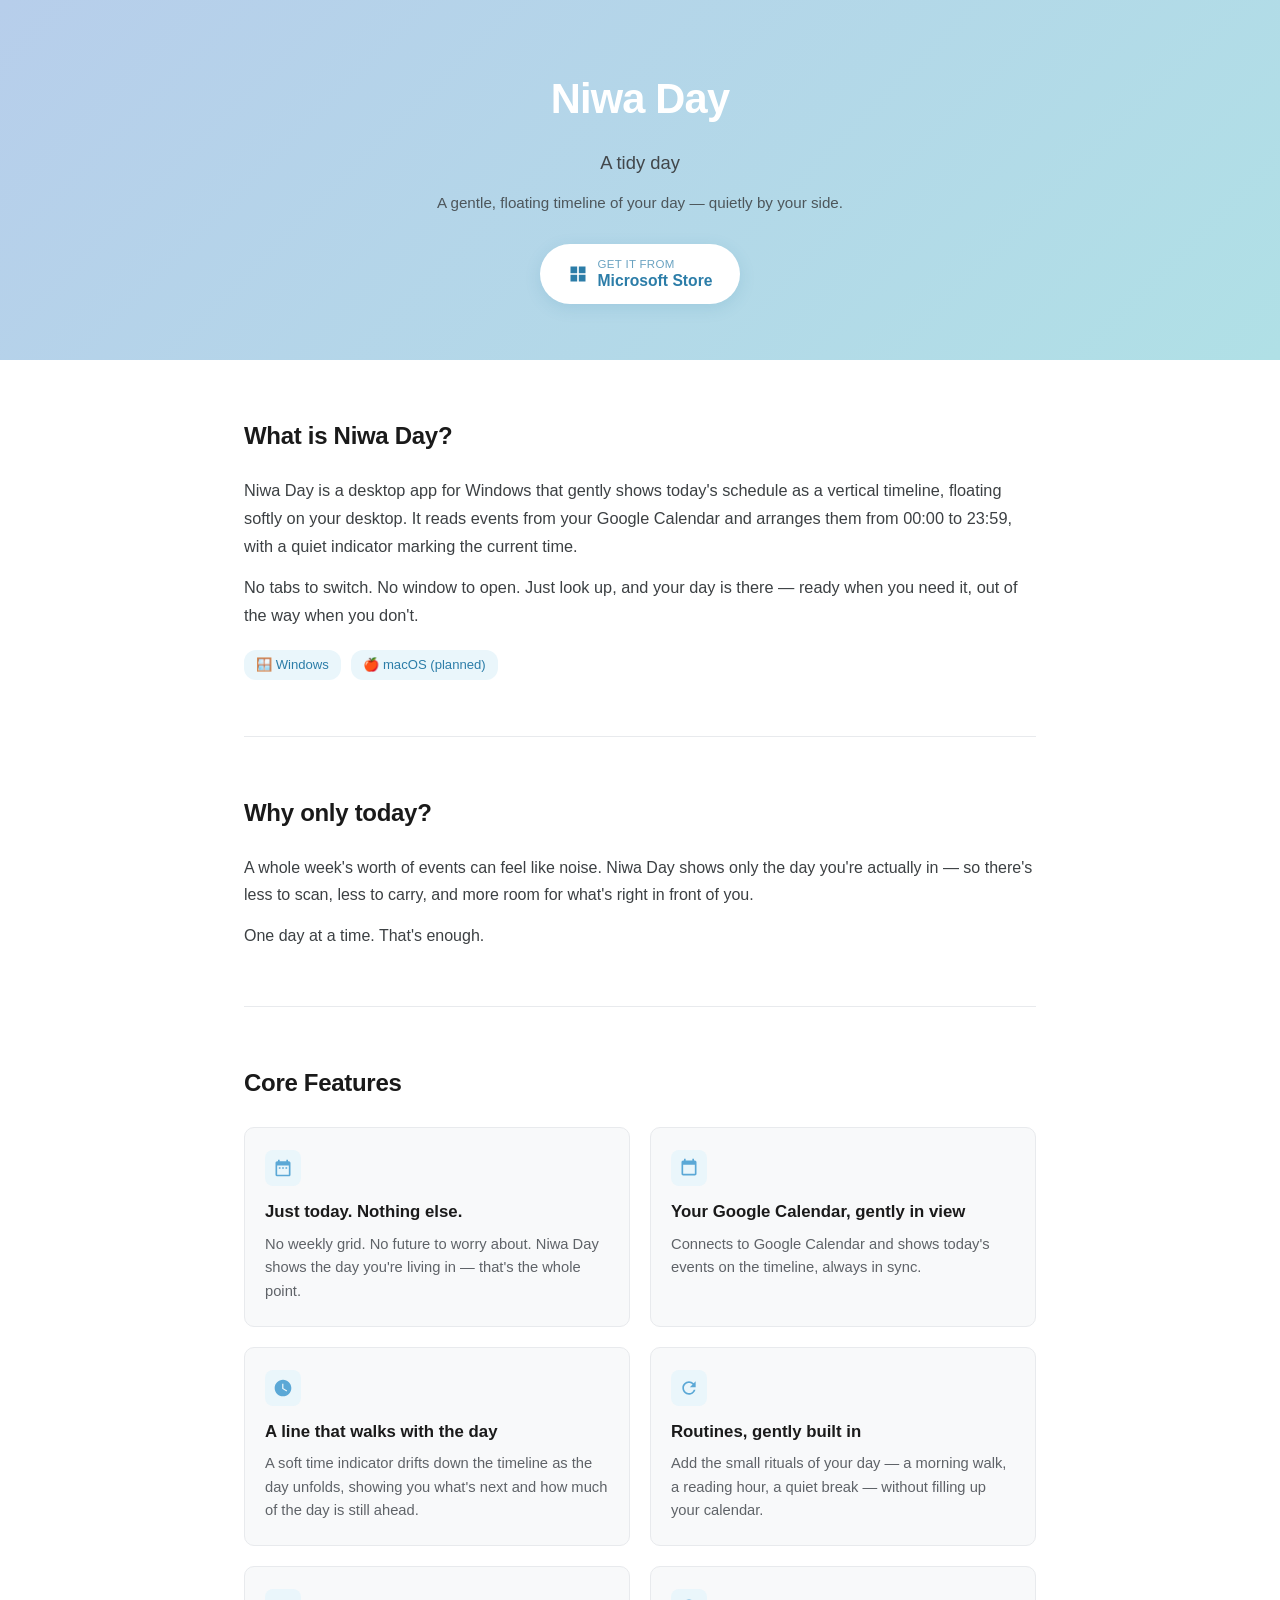
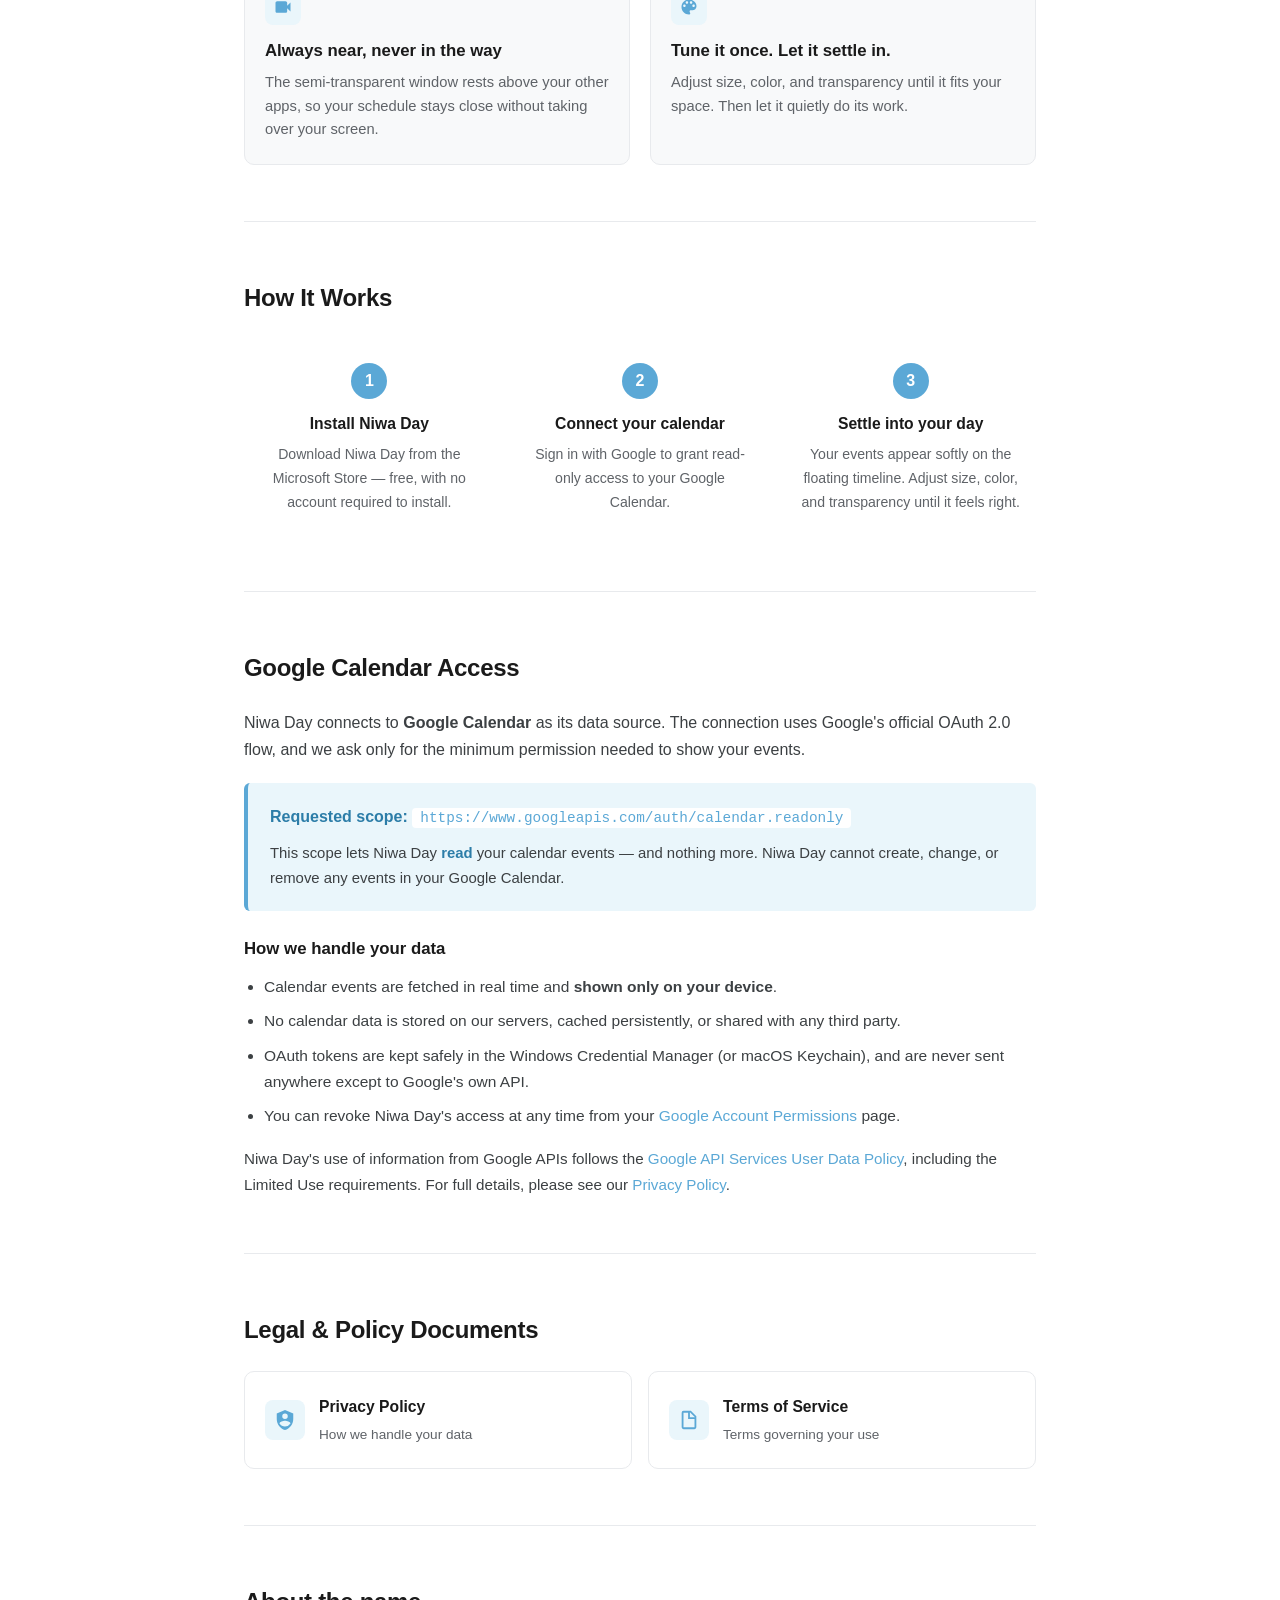
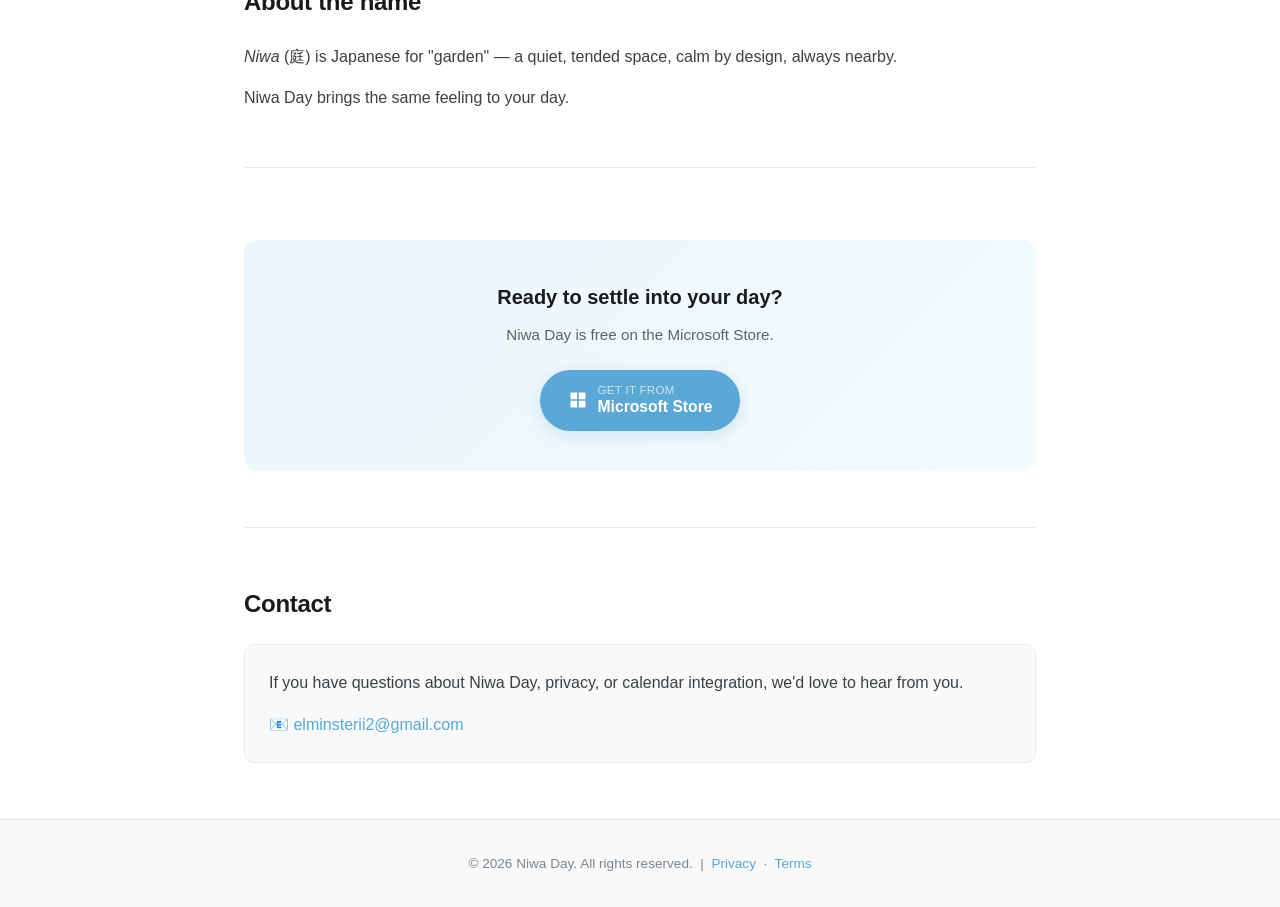
==== index.html @ b44bb8b3 "update for release." ====
<!DOCTYPE html>
<html lang="en">
<head>
  <meta charset="UTF-8" />
  <meta name="viewport" content="width=device-width, initial-scale=1.0" />
  <title>Niwa Day – A tidy day</title>
  <meta name="description" content="Niwa Day is a gentle Windows desktop app that displays your Google Calendar as a soft, floating timeline — today's schedule, quietly in view." />
  <style>
    * { box-sizing: border-box; margin: 0; padding: 0; }
    body {
      font-family: -apple-system, BlinkMacSystemFont, "Segoe UI", Roboto, Helvetica, Arial, sans-serif;
      color: #1a1a1a;
      background: #ffffff;
      line-height: 1.7;
    }

    /* Header / Hero */
    header {
      background: linear-gradient(135deg, #B7CEEB 0%, #B0E0E6 100%);
      color: #fff;
      padding: 64px 24px 56px;
      text-align: center;
    }
    header h1 {
      font-size: 2.6rem;
      letter-spacing: -0.8px;
      margin-bottom: 12px;
    }
    header .tagline {
      font-size: 1.15rem;
      opacity: 0.95;
      margin-bottom: 8px;
    }
    header .subtitle {
      font-size: 0.95rem;
      opacity: 0.85;
      max-width: 560px;
      margin: 12px auto 0;
    }
    header .platforms { margin-top: 14px; }

    /* Download button (hero) */
    .download-cta {
      display: inline-flex;
      align-items: center;
      gap: 10px;
      background: #ffffff;
      color: #2C7DA8;
      padding: 14px 28px;
      border-radius: 999px;
      text-decoration: none;
      font-weight: 600;
      font-size: 1rem;
      margin-top: 28px;
      box-shadow: 0 4px 16px rgba(44,125,168,0.15);
      transition: transform 0.2s ease, box-shadow 0.2s ease;
    }
    .download-cta:hover {
      transform: translateY(-2px);
      box-shadow: 0 8px 24px rgba(44,125,168,0.22);
    }
    .download-cta svg {
      width: 20px;
      height: 20px;
      fill: #2C7DA8;
    }
    .download-cta .meta {
      display: flex;
      flex-direction: column;
      line-height: 1.2;
      text-align: left;
    }
    .download-cta .meta small {
      font-size: 0.72rem;
      font-weight: 500;
      opacity: 0.7;
      letter-spacing: 0.3px;
    }
    .download-cta .meta strong {
      font-size: 0.98rem;
      font-weight: 600;
    }

    /* Secondary CTA section */
    .final-cta {
      text-align: center;
      background: linear-gradient(135deg, #EAF6FB 0%, #F4FBFD 100%);
      border-radius: 14px;
      padding: 40px 24px;
      margin-top: 16px;
    }
    .final-cta h3 {
      font-size: 1.25rem;
      margin-bottom: 8px;
      color: #1a1a1a;
    }
    .final-cta p {
      font-size: 0.95rem;
      color: #5f6368;
      margin-bottom: 22px;
    }
    .final-cta .download-cta {
      background: #5BA8D6;
      color: #ffffff;
      margin-top: 0;
      box-shadow: 0 4px 16px rgba(91,168,214,0.25);
    }
    .final-cta .download-cta svg { fill: #ffffff; }
    .final-cta .download-cta:hover {
      box-shadow: 0 8px 24px rgba(91,168,214,0.35);
    }
    /* Main */
    main {
      max-width: 840px;
      margin: 0 auto;
      padding: 0 24px;
    }

    section {
      padding: 56px 0;
      border-bottom: 1px solid #e8eaed;
    }
    section:last-of-type { border-bottom: none; }

    h2 {
      font-size: 1.5rem;
      color: #1a1a1a;
      margin-bottom: 20px;
      letter-spacing: -0.3px;
    }
    h3 {
      font-size: 1.05rem;
      color: #1a1a1a;
      margin-bottom: 6px;
      font-weight: 600;
    }
    p {
      font-size: 1rem;
      color: #3c4043;
      margin-bottom: 14px;
    }
    p:last-child { margin-bottom: 0; }

    /* About */
    .about-text {
      font-size: 1.02rem;
      color: #3c4043;
    }

    /* Feature grid */
    .feature-grid {
      display: grid;
      grid-template-columns: 1fr 1fr;
      gap: 20px;
      margin-top: 24px;
    }
    @media (max-width: 600px) {
      .feature-grid { grid-template-columns: 1fr; }
    }
    .feature {
      background: #f8f9fa;
      border: 1px solid #e8eaed;
      border-radius: 10px;
      padding: 22px 20px;
    }
    .feature-icon {
      width: 36px;
      height: 36px;
      background: #EAF6FB;
      border-radius: 8px;
      display: flex;
      align-items: center;
      justify-content: center;
      margin-bottom: 12px;
    }
    .feature-icon svg {
      width: 20px;
      height: 20px;
      fill: #5BA8D6;
    }
    .feature p {
      font-size: 0.92rem;
      color: #5f6368;
      line-height: 1.6;
      margin-bottom: 0;
    }

    /* OAuth section */
    .oauth-box {
      background: #EAF6FB;
      border-left: 4px solid #5BA8D6;
      padding: 20px 22px;
      border-radius: 6px;
      margin: 20px 0;
    }
    .oauth-box strong { color: #2C7DA8; }
    .oauth-box code {
      background: #fff;
      padding: 2px 8px;
      border-radius: 4px;
      font-size: 0.9rem;
      color: #5BA8D6;
      font-family: Consolas, Monaco, monospace;
    }
    .oauth-list {
      padding-left: 20px;
      margin-top: 10px;
    }
    .oauth-list li {
      font-size: 0.97rem;
      color: #3c4043;
      margin-bottom: 8px;
    }
    .oauth-list li a { color: #5BA8D6; text-decoration: none; }
    .oauth-list li a:hover { text-decoration: underline; }

    /* How it works */
    .steps {
      display: grid;
      grid-template-columns: 1fr 1fr 1fr;
      gap: 20px;
      margin-top: 24px;
    }
    @media (max-width: 600px) {
      .steps { grid-template-columns: 1fr; }
    }
    .step {
      text-align: center;
      padding: 20px 16px;
    }
    .step-num {
      display: inline-flex;
      width: 36px;
      height: 36px;
      background: #5BA8D6;
      color: #fff;
      border-radius: 50%;
      align-items: center;
      justify-content: center;
      font-weight: 600;
      margin-bottom: 12px;
    }
    .step h3 { font-size: 0.98rem; margin-bottom: 6px; }
    .step p { font-size: 0.88rem; color: #5f6368; }

    /* Legal cards */
    .legal-grid {
      display: grid;
      grid-template-columns: 1fr 1fr;
      gap: 16px;
      margin-top: 20px;
    }
    @media (max-width: 480px) {
      .legal-grid { grid-template-columns: 1fr; }
    }
    .legal-card {
      background: #fff;
      border: 1px solid #e8eaed;
      border-radius: 10px;
      padding: 22px 20px;
      text-decoration: none;
      color: inherit;
      transition: box-shadow 0.15s, border-color 0.15s;
      display: flex;
      align-items: center;
      gap: 14px;
    }
    .legal-card:hover {
      box-shadow: 0 4px 16px rgba(91,168,214,0.12);
      border-color: #5BA8D6;
    }
    .legal-icon {
      width: 40px;
      height: 40px;
      background: #EAF6FB;
      border-radius: 8px;
      display: flex;
      align-items: center;
      justify-content: center;
      flex-shrink: 0;
    }
    .legal-icon svg { width: 22px; height: 22px; fill: #5BA8D6; }
    .legal-text .title {
      font-size: 0.98rem;
      font-weight: 600;
      margin-bottom: 2px;
      color: #1a1a1a;
    }
    .legal-text .desc {
      font-size: 0.85rem;
      color: #5f6368;
    }

    /* Contact */
    .contact-box {
      background: #f8f9fa;
      border: 1px solid #e8eaed;
      border-radius: 10px;
      padding: 24px;
      margin-top: 16px;
    }
    .contact-box a {
      color: #5BA8D6;
      text-decoration: none;
      font-weight: 500;
    }
    .contact-box a:hover { text-decoration: underline; }

    /* Platform badges */
    .platform {
      display: inline-block;
      background: #EAF6FB;
      color: #2C7DA8;
      padding: 4px 12px;
      border-radius: 12px;
      font-size: 0.82rem;
      margin-right: 6px;
      margin-top: 4px;
      font-weight: 500;
    }

    /* Footer */
    footer {
      text-align: center;
      font-size: 0.85rem;
      color: #80868b;
      padding: 32px 24px;
      border-top: 1px solid #e8eaed;
      background: #f8f9fa;
    }
    footer a {
      color: #5BA8D6;
      text-decoration: none;
    }
    footer a:hover { text-decoration: underline; }
  </style>
</head>
<body>

<header>
  <h1>Niwa Day</h1>
  <p class="tagline">A tidy day</p>
  <p class="subtitle">A gentle, floating timeline of your day — quietly by your side.</p>

  <a class="download-cta" href="https://apps.microsoft.com/detail/9p0dnstkknp7" target="_blank" rel="noopener">
    <svg viewBox="0 0 24 24" xmlns="http://www.w3.org/2000/svg"><path d="M3 3h8v8H3V3zm10 0h8v8h-8V3zM3 13h8v8H3v-8zm10 0h8v8h-8v-8z"/></svg>
    <span class="meta">
      <small>GET IT FROM</small>
      <strong>Microsoft Store</strong>
    </span>
  </a>
</header>

<main>

  <!-- About -->
  <section>
    <h2>What is Niwa Day?</h2>
    <p class="about-text">Niwa Day is a desktop app for Windows that gently shows today's schedule as a vertical timeline, floating softly on your desktop. It reads events from your Google Calendar and arranges them from 00:00 to 23:59, with a quiet indicator marking the current time.</p>
    <p class="about-text">No tabs to switch. No window to open. Just look up, and your day is there — ready when you need it, out of the way when you don't.</p>
    <div style="margin-top:16px;">
      <span class="platform">🪟 Windows</span>
      <span class="platform">🍎 macOS (planned)</span>
    </div>
  </section>

  <!-- Why only today -->
  <section>
    <h2>Why only today?</h2>
    <p>A whole week's worth of events can feel like noise. Niwa Day shows only the day you're actually in — so there's less to scan, less to carry, and more room for what's right in front of you.</p>
    <p>One day at a time. That's enough.</p>
  </section>

  <!-- Features -->
  <section>
    <h2>Core Features</h2>
    <div class="feature-grid">

      <div class="feature">
        <div class="feature-icon">
          <svg viewBox="0 0 24 24"><path d="M9 11H7v2h2v-2zm4 0h-2v2h2v-2zm4 0h-2v2h2v-2zm2-7h-1V2h-2v2H8V2H6v2H5c-1.11 0-1.99.9-1.99 2L3 20a2 2 0 0 0 2 2h14c1.1 0 2-.9 2-2V6c0-1.1-.9-2-2-2zm0 16H5V9h14v11z"/></svg>
        </div>
        <h3>Just today. Nothing else.</h3>
        <p>No weekly grid. No future to worry about. Niwa Day shows the day you're living in — that's the whole point.</p>
      </div>

      <div class="feature">
        <div class="feature-icon">
          <svg viewBox="0 0 24 24"><path d="M19 3h-1V1h-2v2H8V1H6v2H5c-1.11 0-2 .9-2 2v14c0 1.1.89 2 2 2h14c1.1 0 2-.9 2-2V5c0-1.1-.9-2-2-2zm0 16H5V8h14v11z"/></svg>
        </div>
        <h3>Your Google Calendar, gently in view</h3>
        <p>Connects to Google Calendar and shows today's events on the timeline, always in sync.</p>
      </div>

      <div class="feature">
        <div class="feature-icon">
          <svg viewBox="0 0 24 24"><path d="M12 2C6.48 2 2 6.48 2 12s4.48 10 10 10 10-4.48 10-10S17.52 2 12 2zm4.2 14.2L11 13V7h1.5v5.2l4.5 2.7-.8 1.3z"/></svg>
        </div>
        <h3>A line that walks with the day</h3>
        <p>A soft time indicator drifts down the timeline as the day unfolds, showing you what's next and how much of the day is still ahead.</p>
      </div>

      <div class="feature">
        <div class="feature-icon">
          <svg viewBox="0 0 24 24"><path d="M17.65 6.35A7.958 7.958 0 0 0 12 4c-4.42 0-7.99 3.58-7.99 8s3.57 8 7.99 8c3.73 0 6.84-2.55 7.73-6h-2.08A5.99 5.99 0 0 1 12 18c-3.31 0-6-2.69-6-6s2.69-6 6-6c1.66 0 3.14.69 4.22 1.78L13 11h7V4l-2.35 2.35z"/></svg>
        </div>
        <h3>Routines, gently built in</h3>
        <p>Add the small rituals of your day — a morning walk, a reading hour, a quiet break — without filling up your calendar.</p>
      </div>

      <div class="feature">
        <div class="feature-icon">
          <svg viewBox="0 0 24 24"><path d="M21 6.5l-4 4V7c0-1.1-.9-2-2-2H5c-1.1 0-2 .9-2 2v10c0 1.1.9 2 2 2h10c1.1 0 2-.9 2-2v-3.5l4 4v-11z"/></svg>
        </div>
        <h3>Always near, never in the way</h3>
        <p>The semi-transparent window rests above your other apps, so your schedule stays close without taking over your screen.</p>
      </div>

      <div class="feature">
        <div class="feature-icon">
          <svg viewBox="0 0 24 24"><path d="M12 3c-4.97 0-9 4.03-9 9s4.03 9 9 9c.83 0 1.5-.67 1.5-1.5 0-.39-.15-.74-.39-1.01-.23-.26-.38-.61-.38-.99 0-.83.67-1.5 1.5-1.5H16c2.76 0 5-2.24 5-5 0-4.42-4.03-8-9-8zm-5.5 9c-.83 0-1.5-.67-1.5-1.5S5.67 9 6.5 9 8 9.67 8 10.5 7.33 12 6.5 12zm3-4C8.67 8 8 7.33 8 6.5S8.67 5 9.5 5s1.5.67 1.5 1.5S10.33 8 9.5 8zm5 0c-.83 0-1.5-.67-1.5-1.5S13.67 5 14.5 5s1.5.67 1.5 1.5S15.33 8 14.5 8zm3 4c-.83 0-1.5-.67-1.5-1.5S16.67 9 17.5 9s1.5.67 1.5 1.5-.67 1.5-1.5 1.5z"/></svg>
        </div>
        <h3>Tune it once. Let it settle in.</h3>
        <p>Adjust size, color, and transparency until it fits your space. Then let it quietly do its work.</p>
      </div>

    </div>
  </section>

  <!-- How it works -->
  <section>
    <h2>How It Works</h2>
    <div class="steps">
      <div class="step">
        <div class="step-num">1</div>
        <h3>Install Niwa Day</h3>
        <p>Download Niwa Day from the Microsoft Store — free, with no account required to install.</p>
      </div>
      <div class="step">
        <div class="step-num">2</div>
        <h3>Connect your calendar</h3>
        <p>Sign in with Google to grant read-only access to your Google Calendar.</p>
      </div>
      <div class="step">
        <div class="step-num">3</div>
        <h3>Settle into your day</h3>
        <p>Your events appear softly on the floating timeline. Adjust size, color, and transparency until it feels right.</p>
      </div>
    </div>
  </section>

  <!-- Google OAuth Scope Usage -->
  <section>
    <h2>Google Calendar Access</h2>
    <p>Niwa Day connects to <strong>Google Calendar</strong> as its data source. The connection uses Google's official OAuth 2.0 flow, and we ask only for the minimum permission needed to show your events.</p>

    <div class="oauth-box">
      <p style="margin-bottom:10px;"><strong>Requested scope:</strong> <code>https://www.googleapis.com/auth/calendar.readonly</code></p>
      <p style="font-size:0.93rem; color:#3c4043; margin-bottom:0;">This scope lets Niwa Day <strong>read</strong> your calendar events — and nothing more. Niwa Day cannot create, change, or remove any events in your Google Calendar.</p>
    </div>

    <h3 style="margin-top:24px;">How we handle your data</h3>
    <ul class="oauth-list">
      <li>Calendar events are fetched in real time and <strong>shown only on your device</strong>.</li>
      <li>No calendar data is stored on our servers, cached persistently, or shared with any third party.</li>
      <li>OAuth tokens are kept safely in the Windows Credential Manager (or macOS Keychain), and are never sent anywhere except to Google's own API.</li>
      <li>You can revoke Niwa Day's access at any time from your <a href="https://myaccount.google.com/permissions" target="_blank">Google Account Permissions</a> page.</li>
    </ul>

    <p style="margin-top:16px; font-size:0.95rem;">Niwa Day's use of information from Google APIs follows the <a href="https://developers.google.com/terms/api-services-user-data-policy" target="_blank" style="color:#5BA8D6; text-decoration:none;">Google API Services User Data Policy</a>, including the Limited Use requirements. For full details, please see our <a href="privacy-policy.html" style="color:#5BA8D6; text-decoration:none;">Privacy Policy</a>.</p>
  </section>

  <!-- Legal -->
  <section>
    <h2>Legal &amp; Policy Documents</h2>
    <div class="legal-grid">
      <a class="legal-card" href="privacy-policy.html">
        <div class="legal-icon">
          <svg viewBox="0 0 24 24"><path d="M12 1L3 5v6c0 5.55 3.84 10.74 9 12 5.16-1.26 9-6.45 9-12V5l-9-4zm0 4a3 3 0 1 1 0 6 3 3 0 0 1 0-6zm0 14c-2.5 0-4.71-1.28-6-3.22.03-1.99 4-3.08 6-3.08s5.97 1.09 6 3.08A7.232 7.232 0 0 1 12 19z"/></svg>
        </div>
        <div class="legal-text">
          <div class="title">Privacy Policy</div>
          <div class="desc">How we handle your data</div>
        </div>
      </a>

      <a class="legal-card" href="terms-of-service.html">
        <div class="legal-icon">
          <svg viewBox="0 0 24 24"><path d="M14 2H6a2 2 0 0 0-2 2v16a2 2 0 0 0 2 2h12a2 2 0 0 0 2-2V8l-6-6zm-1 1.5L18.5 9H13V3.5zM6 20V4h5v7h7v9H6z"/></svg>
        </div>
        <div class="legal-text">
          <div class="title">Terms of Service</div>
          <div class="desc">Terms governing your use</div>
        </div>
      </a>
    </div>
  </section>

  <!-- About the name -->
  <section>
    <h2>About the name</h2>
    <p><em>Niwa</em> (庭) is Japanese for "garden" — a quiet, tended space, calm by design, always nearby.</p>
    <p>Niwa Day brings the same feeling to your day.</p>
  </section>

  <!-- Final CTA -->
  <section>
    <div class="final-cta">
      <h3>Ready to settle into your day?</h3>
      <p>Niwa Day is free on the Microsoft Store.</p>
      <a class="download-cta" href="https://apps.microsoft.com/detail/9p0dnstkknp7" target="_blank" rel="noopener">
        <svg viewBox="0 0 24 24" xmlns="http://www.w3.org/2000/svg"><path d="M3 3h8v8H3V3zm10 0h8v8h-8V3zM3 13h8v8H3v-8zm10 0h8v8h-8v-8z"/></svg>
        <span class="meta">
          <small>GET IT FROM</small>
          <strong>Microsoft Store</strong>
        </span>
      </a>
    </div>
  </section>

  <!-- Contact -->
  <section>
    <h2>Contact</h2>
    <div class="contact-box">
      <p>If you have questions about Niwa Day, privacy, or calendar integration, we'd love to hear from you.</p>
      <p style="margin-top:8px;">📧 <a href="mailto:elminsterii2@gmail.com">elminsterii2@gmail.com</a></p>
    </div>
  </section>

</main>

<footer>
  &copy; 2026 Niwa Day. All rights reserved. &nbsp;|&nbsp;
  <a href="privacy-policy.html">Privacy</a> &nbsp;·&nbsp;
  <a href="terms-of-service.html">Terms</a>
</footer>

</body>
</html>
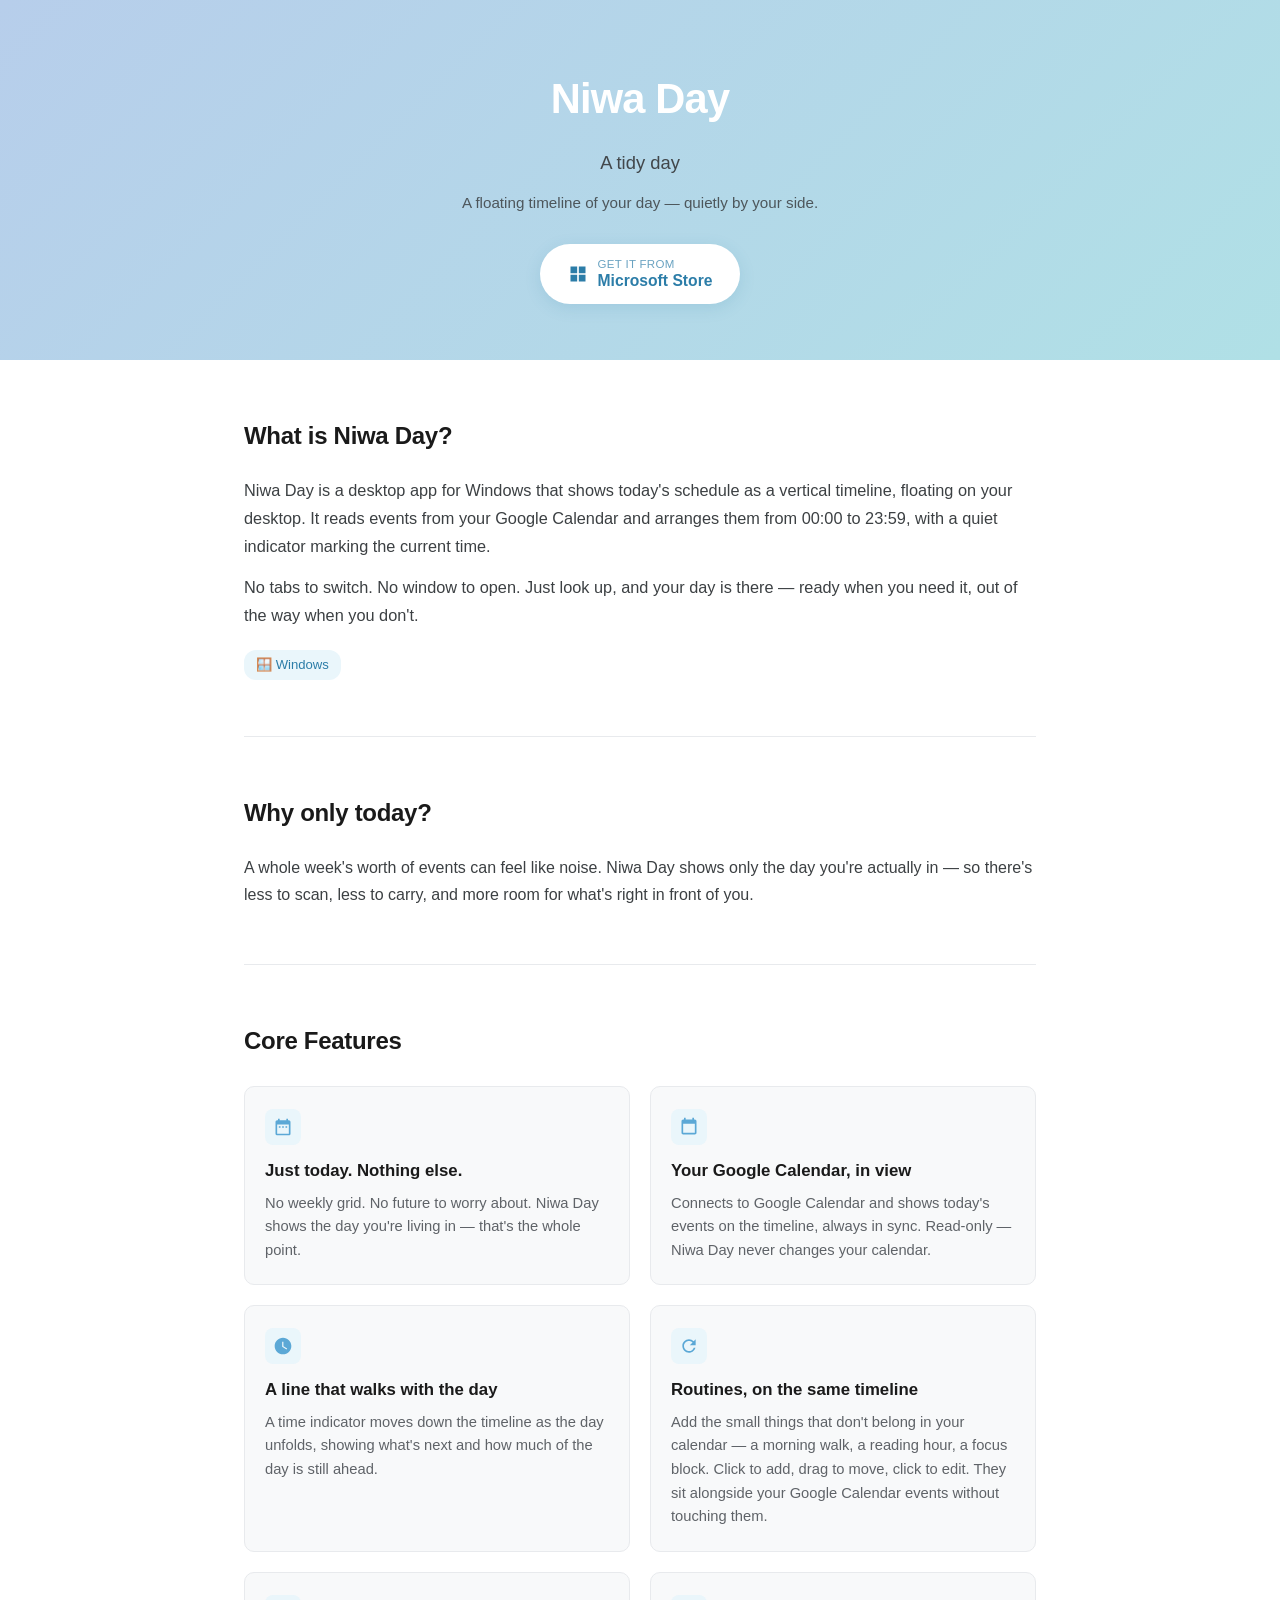
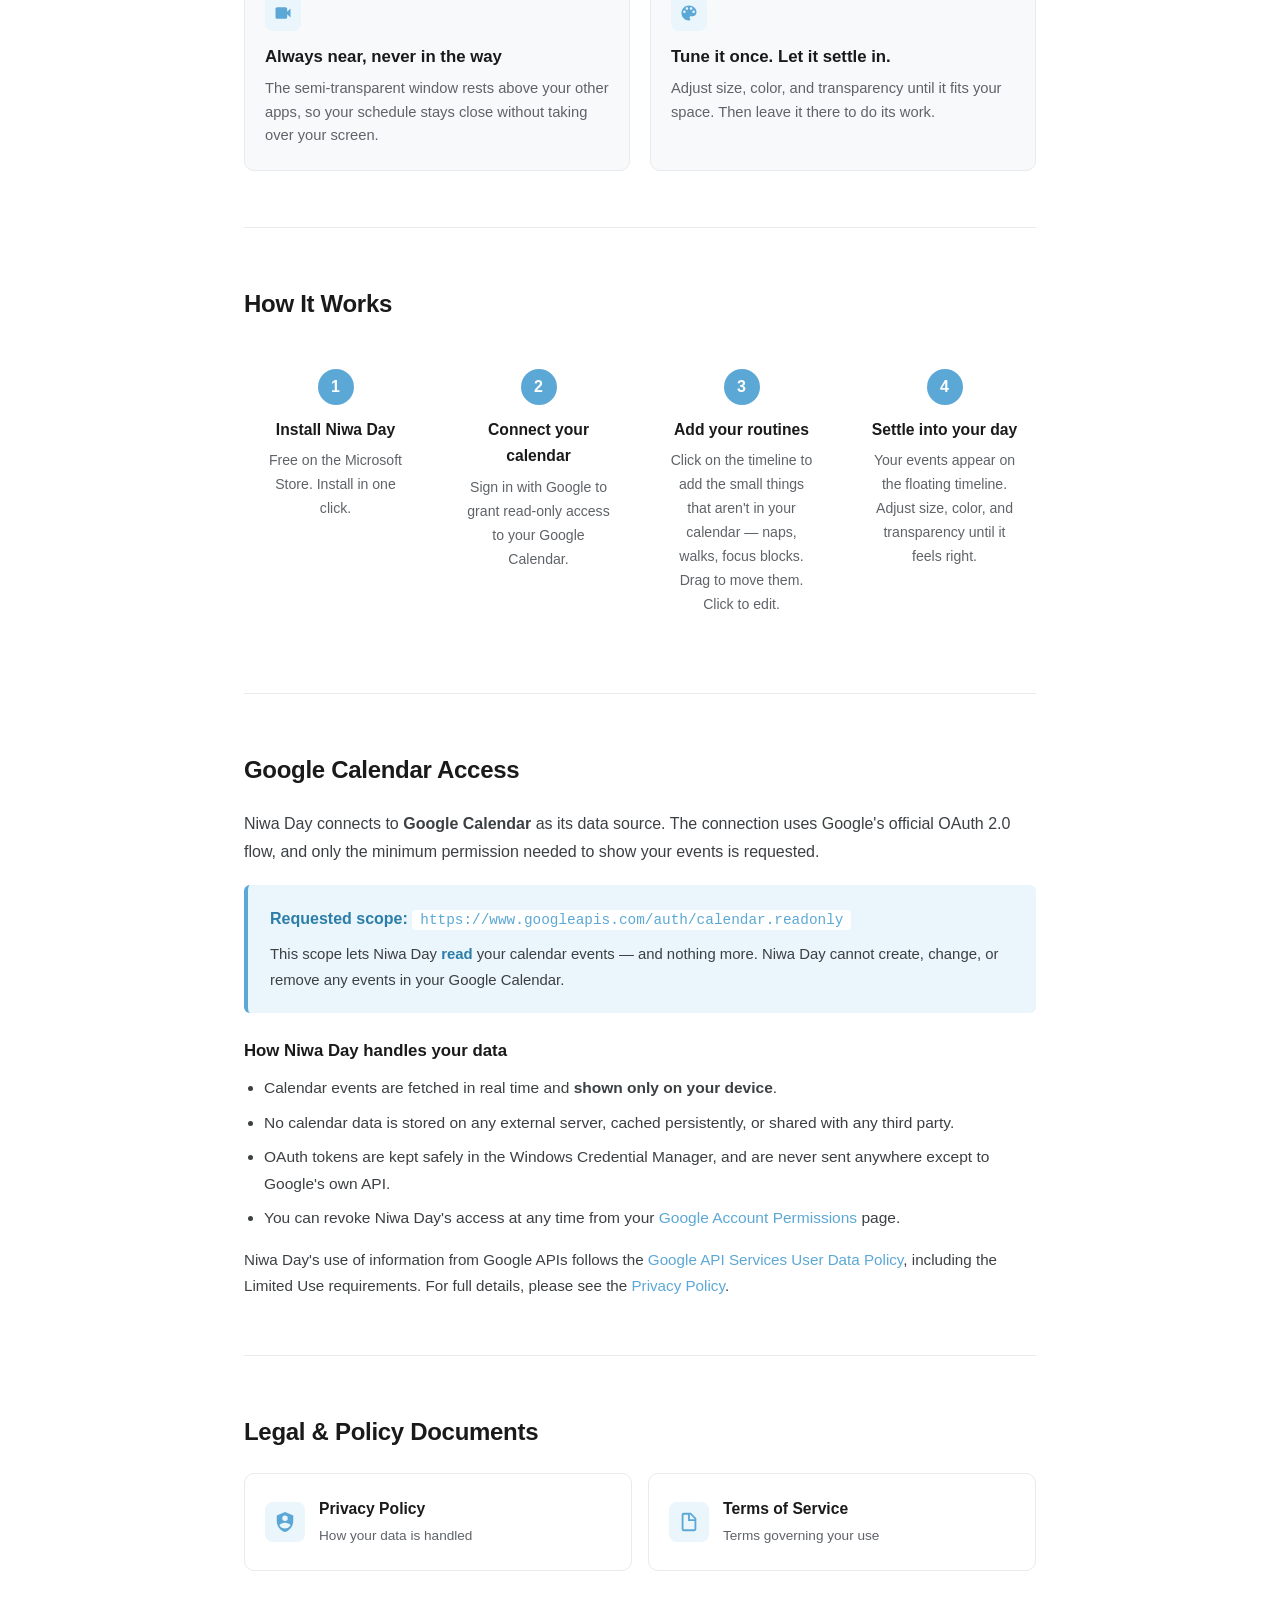
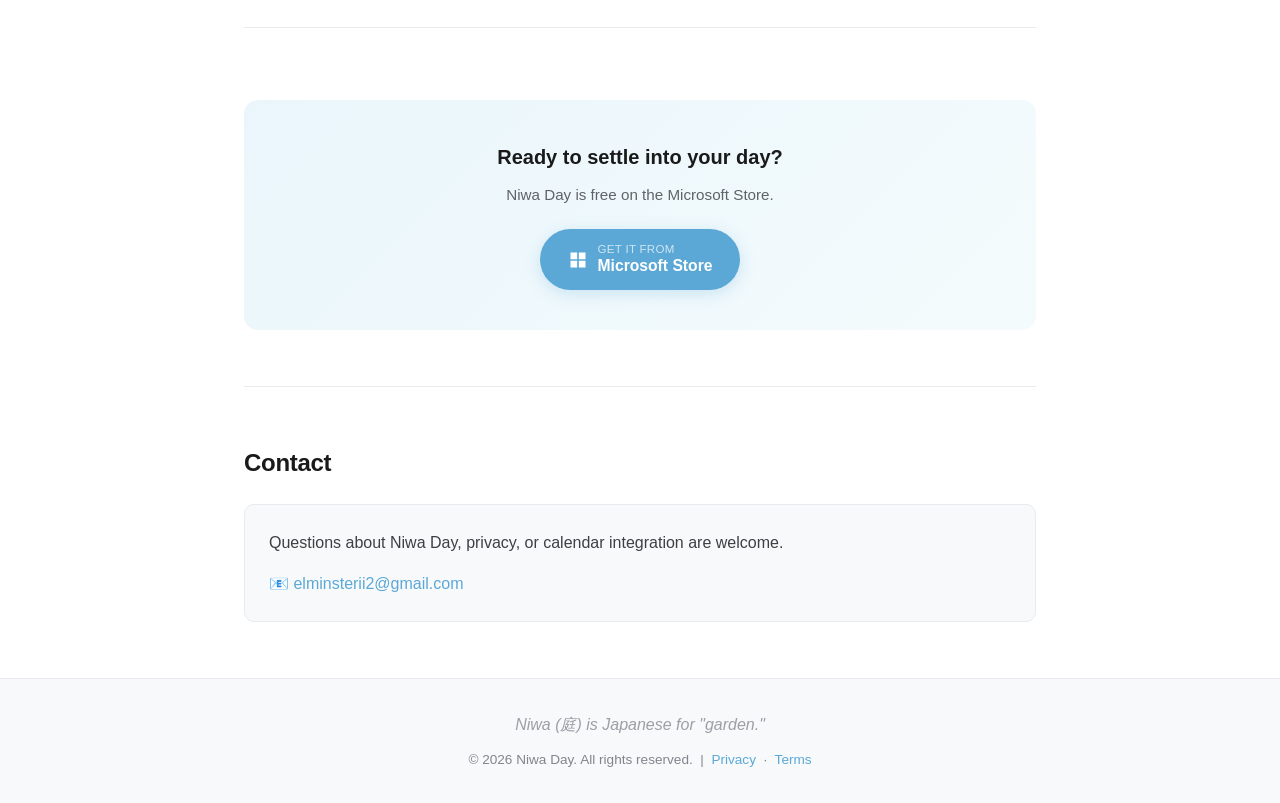
==== commit a4aa9339: "update index.html." ====
--- a/index.html
+++ b/index.html
@@ -4,7 +4,7 @@
   <meta charset="UTF-8" />
   <meta name="viewport" content="width=device-width, initial-scale=1.0" />
   <title>Niwa Day – A tidy day</title>
-  <meta name="description" content="Niwa Day is a gentle Windows desktop app that displays your Google Calendar as a soft, floating timeline — today's schedule, quietly in view." />
+  <meta name="description" content="Niwa Day is a Windows desktop app that displays your Google Calendar as a floating timeline — today's schedule, quietly in view." />
   <style>
     * { box-sizing: border-box; margin: 0; padding: 0; }
     body {
@@ -217,11 +217,14 @@
     /* How it works */
     .steps {
       display: grid;
-      grid-template-columns: 1fr 1fr 1fr;
+      grid-template-columns: repeat(4, 1fr);
       gap: 20px;
       margin-top: 24px;
     }
-    @media (max-width: 600px) {
+    @media (max-width: 800px) {
+      .steps { grid-template-columns: 1fr 1fr; }
+    }
+    @media (max-width: 480px) {
       .steps { grid-template-columns: 1fr; }
     }
     .step {
@@ -340,7 +343,7 @@
 <header>
   <h1>Niwa Day</h1>
   <p class="tagline">A tidy day</p>
-  <p class="subtitle">A gentle, floating timeline of your day — quietly by your side.</p>
+  <p class="subtitle">A floating timeline of your day — quietly by your side.</p>
 
   <a class="download-cta" href="https://apps.microsoft.com/detail/9p0dnstkknp7" target="_blank" rel="noopener">
     <svg viewBox="0 0 24 24" xmlns="http://www.w3.org/2000/svg"><path d="M3 3h8v8H3V3zm10 0h8v8h-8V3zM3 13h8v8H3v-8zm10 0h8v8h-8v-8z"/></svg>
@@ -356,11 +359,10 @@
   <!-- About -->
   <section>
     <h2>What is Niwa Day?</h2>
-    <p class="about-text">Niwa Day is a desktop app for Windows that gently shows today's schedule as a vertical timeline, floating softly on your desktop. It reads events from your Google Calendar and arranges them from 00:00 to 23:59, with a quiet indicator marking the current time.</p>
+    <p class="about-text">Niwa Day is a desktop app for Windows that shows today's schedule as a vertical timeline, floating on your desktop. It reads events from your Google Calendar and arranges them from 00:00 to 23:59, with a quiet indicator marking the current time.</p>
     <p class="about-text">No tabs to switch. No window to open. Just look up, and your day is there — ready when you need it, out of the way when you don't.</p>
     <div style="margin-top:16px;">
       <span class="platform">🪟 Windows</span>
-      <span class="platform">🍎 macOS (planned)</span>
     </div>
   </section>
 
@@ -368,7 +370,6 @@
   <section>
     <h2>Why only today?</h2>
     <p>A whole week's worth of events can feel like noise. Niwa Day shows only the day you're actually in — so there's less to scan, less to carry, and more room for what's right in front of you.</p>
-    <p>One day at a time. That's enough.</p>
   </section>
 
   <!-- Features -->
@@ -388,8 +389,8 @@
         <div class="feature-icon">
           <svg viewBox="0 0 24 24"><path d="M19 3h-1V1h-2v2H8V1H6v2H5c-1.11 0-2 .9-2 2v14c0 1.1.89 2 2 2h14c1.1 0 2-.9 2-2V5c0-1.1-.9-2-2-2zm0 16H5V8h14v11z"/></svg>
         </div>
-        <h3>Your Google Calendar, gently in view</h3>
-        <p>Connects to Google Calendar and shows today's events on the timeline, always in sync.</p>
+        <h3>Your Google Calendar, in view</h3>
+        <p>Connects to Google Calendar and shows today's events on the timeline, always in sync. Read-only — Niwa Day never changes your calendar.</p>
       </div>
 
       <div class="feature">
@@ -397,15 +398,15 @@
           <svg viewBox="0 0 24 24"><path d="M12 2C6.48 2 2 6.48 2 12s4.48 10 10 10 10-4.48 10-10S17.52 2 12 2zm4.2 14.2L11 13V7h1.5v5.2l4.5 2.7-.8 1.3z"/></svg>
         </div>
         <h3>A line that walks with the day</h3>
-        <p>A soft time indicator drifts down the timeline as the day unfolds, showing you what's next and how much of the day is still ahead.</p>
+        <p>A time indicator moves down the timeline as the day unfolds, showing what's next and how much of the day is still ahead.</p>
       </div>
 
       <div class="feature">
         <div class="feature-icon">
           <svg viewBox="0 0 24 24"><path d="M17.65 6.35A7.958 7.958 0 0 0 12 4c-4.42 0-7.99 3.58-7.99 8s3.57 8 7.99 8c3.73 0 6.84-2.55 7.73-6h-2.08A5.99 5.99 0 0 1 12 18c-3.31 0-6-2.69-6-6s2.69-6 6-6c1.66 0 3.14.69 4.22 1.78L13 11h7V4l-2.35 2.35z"/></svg>
         </div>
-        <h3>Routines, gently built in</h3>
-        <p>Add the small rituals of your day — a morning walk, a reading hour, a quiet break — without filling up your calendar.</p>
+        <h3>Routines, on the same timeline</h3>
+        <p>Add the small things that don't belong in your calendar — a morning walk, a reading hour, a focus block. Click to add, drag to move, click to edit. They sit alongside your Google Calendar events without touching them.</p>
       </div>
 
       <div class="feature">
@@ -421,7 +422,7 @@
           <svg viewBox="0 0 24 24"><path d="M12 3c-4.97 0-9 4.03-9 9s4.03 9 9 9c.83 0 1.5-.67 1.5-1.5 0-.39-.15-.74-.39-1.01-.23-.26-.38-.61-.38-.99 0-.83.67-1.5 1.5-1.5H16c2.76 0 5-2.24 5-5 0-4.42-4.03-8-9-8zm-5.5 9c-.83 0-1.5-.67-1.5-1.5S5.67 9 6.5 9 8 9.67 8 10.5 7.33 12 6.5 12zm3-4C8.67 8 8 7.33 8 6.5S8.67 5 9.5 5s1.5.67 1.5 1.5S10.33 8 9.5 8zm5 0c-.83 0-1.5-.67-1.5-1.5S13.67 5 14.5 5s1.5.67 1.5 1.5S15.33 8 14.5 8zm3 4c-.83 0-1.5-.67-1.5-1.5S16.67 9 17.5 9s1.5.67 1.5 1.5-.67 1.5-1.5 1.5z"/></svg>
         </div>
         <h3>Tune it once. Let it settle in.</h3>
-        <p>Adjust size, color, and transparency until it fits your space. Then let it quietly do its work.</p>
+        <p>Adjust size, color, and transparency until it fits your space. Then leave it there to do its work.</p>
       </div>
 
     </div>
@@ -434,7 +435,7 @@
       <div class="step">
         <div class="step-num">1</div>
         <h3>Install Niwa Day</h3>
-        <p>Download Niwa Day from the Microsoft Store — free, with no account required to install.</p>
+        <p>Free on the Microsoft Store. Install in one click.</p>
       </div>
       <div class="step">
         <div class="step-num">2</div>
@@ -443,8 +444,13 @@
       </div>
       <div class="step">
         <div class="step-num">3</div>
+        <h3>Add your routines</h3>
+        <p>Click on the timeline to add the small things that aren't in your calendar — naps, walks, focus blocks. Drag to move them. Click to edit.</p>
+      </div>
+      <div class="step">
+        <div class="step-num">4</div>
         <h3>Settle into your day</h3>
-        <p>Your events appear softly on the floating timeline. Adjust size, color, and transparency until it feels right.</p>
+        <p>Your events appear on the floating timeline. Adjust size, color, and transparency until it feels right.</p>
       </div>
     </div>
   </section>
@@ -452,22 +458,22 @@
   <!-- Google OAuth Scope Usage -->
   <section>
     <h2>Google Calendar Access</h2>
-    <p>Niwa Day connects to <strong>Google Calendar</strong> as its data source. The connection uses Google's official OAuth 2.0 flow, and we ask only for the minimum permission needed to show your events.</p>
+    <p>Niwa Day connects to <strong>Google Calendar</strong> as its data source. The connection uses Google's official OAuth 2.0 flow, and only the minimum permission needed to show your events is requested.</p>
 
     <div class="oauth-box">
       <p style="margin-bottom:10px;"><strong>Requested scope:</strong> <code>https://www.googleapis.com/auth/calendar.readonly</code></p>
       <p style="font-size:0.93rem; color:#3c4043; margin-bottom:0;">This scope lets Niwa Day <strong>read</strong> your calendar events — and nothing more. Niwa Day cannot create, change, or remove any events in your Google Calendar.</p>
     </div>
 
-    <h3 style="margin-top:24px;">How we handle your data</h3>
+    <h3 style="margin-top:24px;">How Niwa Day handles your data</h3>
     <ul class="oauth-list">
       <li>Calendar events are fetched in real time and <strong>shown only on your device</strong>.</li>
-      <li>No calendar data is stored on our servers, cached persistently, or shared with any third party.</li>
-      <li>OAuth tokens are kept safely in the Windows Credential Manager (or macOS Keychain), and are never sent anywhere except to Google's own API.</li>
+      <li>No calendar data is stored on any external server, cached persistently, or shared with any third party.</li>
+      <li>OAuth tokens are kept safely in the Windows Credential Manager, and are never sent anywhere except to Google's own API.</li>
       <li>You can revoke Niwa Day's access at any time from your <a href="https://myaccount.google.com/permissions" target="_blank">Google Account Permissions</a> page.</li>
     </ul>
 
-    <p style="margin-top:16px; font-size:0.95rem;">Niwa Day's use of information from Google APIs follows the <a href="https://developers.google.com/terms/api-services-user-data-policy" target="_blank" style="color:#5BA8D6; text-decoration:none;">Google API Services User Data Policy</a>, including the Limited Use requirements. For full details, please see our <a href="privacy-policy.html" style="color:#5BA8D6; text-decoration:none;">Privacy Policy</a>.</p>
+    <p style="margin-top:16px; font-size:0.95rem;">Niwa Day's use of information from Google APIs follows the <a href="https://developers.google.com/terms/api-services-user-data-policy" target="_blank" style="color:#5BA8D6; text-decoration:none;">Google API Services User Data Policy</a>, including the Limited Use requirements. For full details, please see the <a href="privacy-policy.html" style="color:#5BA8D6; text-decoration:none;">Privacy Policy</a>.</p>
   </section>
 
   <!-- Legal -->
@@ -480,7 +486,7 @@
         </div>
         <div class="legal-text">
           <div class="title">Privacy Policy</div>
-          <div class="desc">How we handle your data</div>
+          <div class="desc">How your data is handled</div>
         </div>
       </a>
 
@@ -494,13 +500,6 @@
         </div>
       </a>
     </div>
-  </section>
-
-  <!-- About the name -->
-  <section>
-    <h2>About the name</h2>
-    <p><em>Niwa</em> (庭) is Japanese for "garden" — a quiet, tended space, calm by design, always nearby.</p>
-    <p>Niwa Day brings the same feeling to your day.</p>
   </section>
 
   <!-- Final CTA -->
@@ -522,7 +521,7 @@
   <section>
     <h2>Contact</h2>
     <div class="contact-box">
-      <p>If you have questions about Niwa Day, privacy, or calendar integration, we'd love to hear from you.</p>
+      <p>Questions about Niwa Day, privacy, or calendar integration are welcome.</p>
       <p style="margin-top:8px;">📧 <a href="mailto:elminsterii2@gmail.com">elminsterii2@gmail.com</a></p>
     </div>
   </section>
@@ -530,6 +529,7 @@
 </main>
 
 <footer>
+  <p style="margin-bottom:10px; font-style:italic; color:#9aa0a6;">Niwa (庭) is Japanese for "garden."</p>
   &copy; 2026 Niwa Day. All rights reserved. &nbsp;|&nbsp;
   <a href="privacy-policy.html">Privacy</a> &nbsp;·&nbsp;
   <a href="terms-of-service.html">Terms</a>
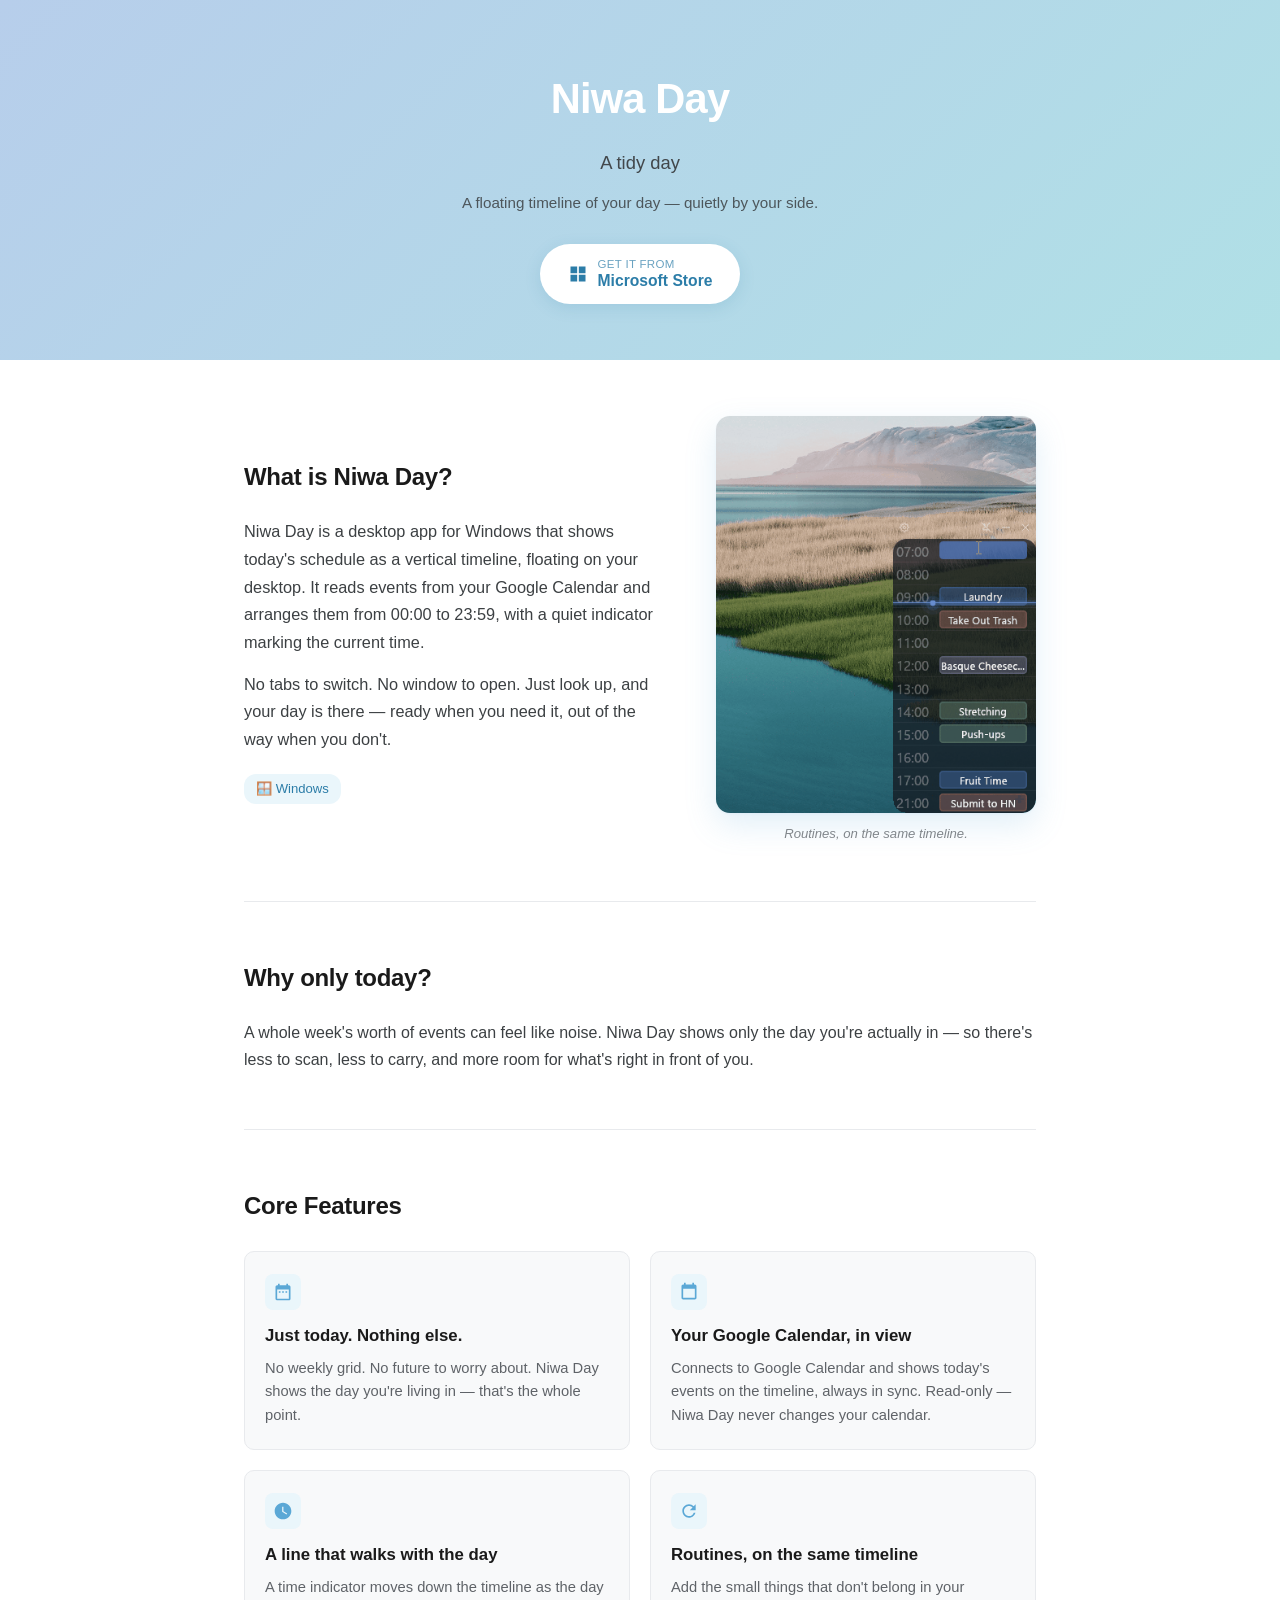
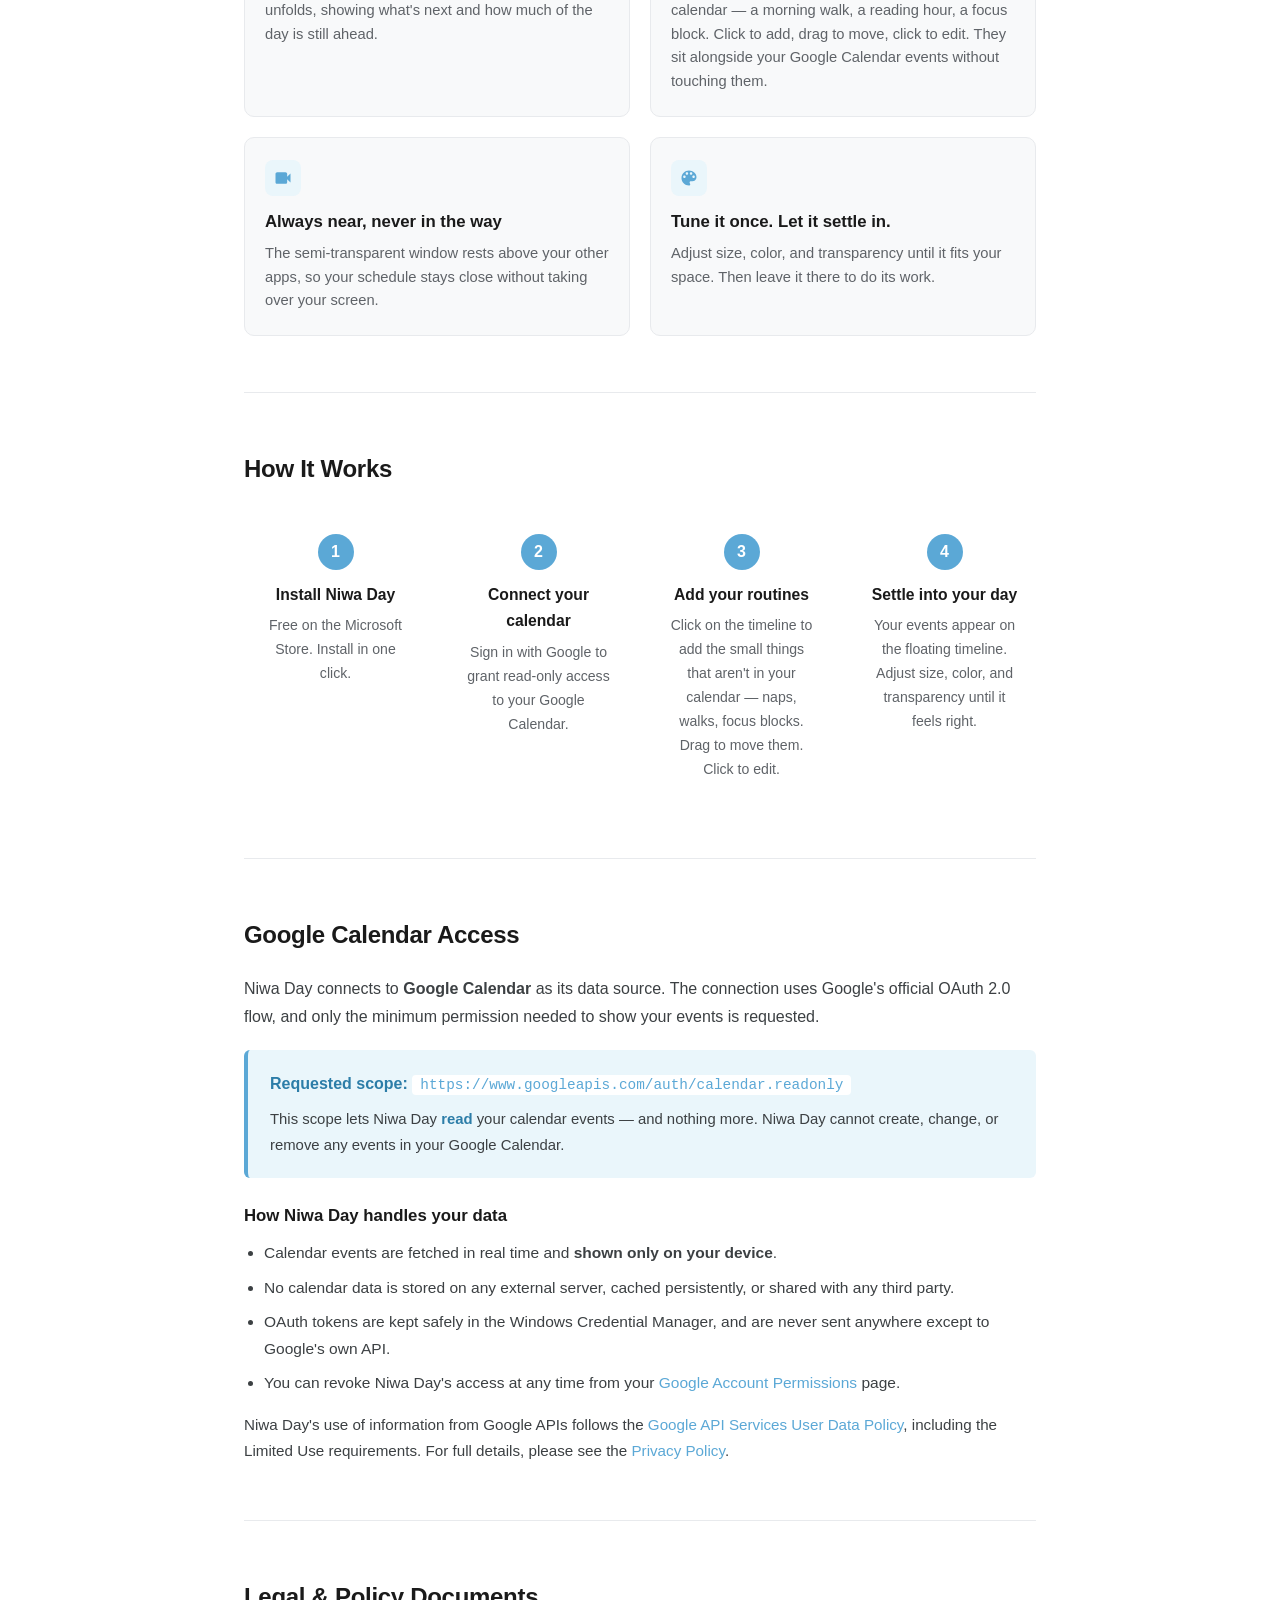
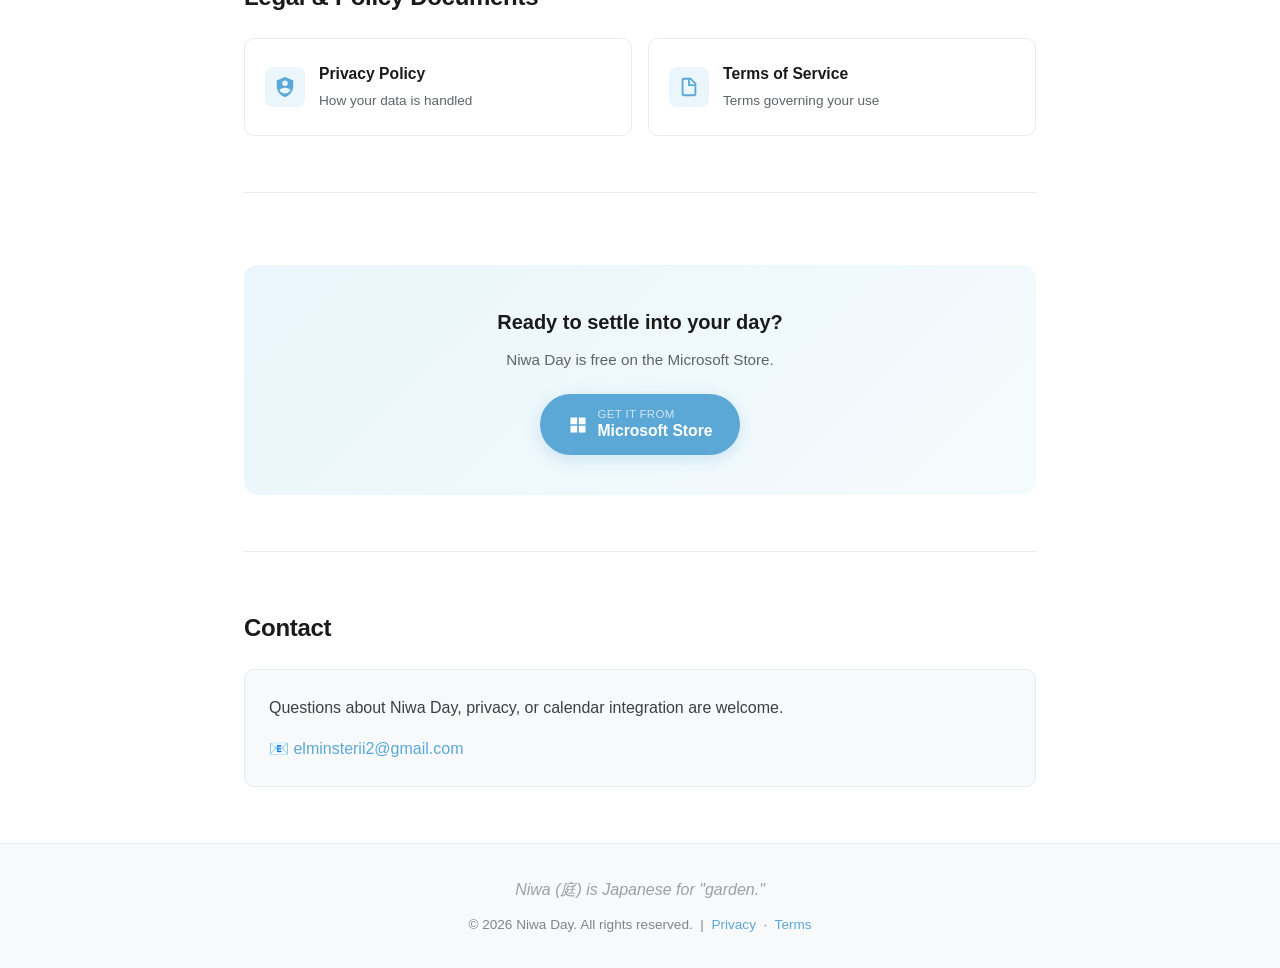
==== commit 8ea51482: "update index for demo gif." ====
--- a/index.html
+++ b/index.html
@@ -147,6 +147,51 @@
       color: #3c4043;
     }
 
+    /* Hero demo (text + GIF) */
+    .hero-demo {
+      display: grid;
+      grid-template-columns: 1fr auto;
+      gap: 48px;
+      align-items: center;
+    }
+    .demo-text {
+      min-width: 0;
+    }
+    .demo-gif {
+      flex-shrink: 0;
+    }
+    .demo-gif img {
+      display: block;
+      width: 100%;
+      max-width: 320px;
+      height: auto;
+      border-radius: 14px;
+      box-shadow:
+        0 1px 2px rgba(91, 168, 214, 0.08),
+        0 12px 32px rgba(91, 168, 214, 0.18);
+    }
+    .demo-caption {
+      font-size: 0.82rem;
+      color: #80868b;
+      text-align: center;
+      margin-top: 10px;
+      font-style: italic;
+    }
+    @media (max-width: 720px) {
+      .hero-demo {
+        grid-template-columns: 1fr;
+        gap: 32px;
+      }
+      .demo-gif {
+        order: -1;
+        display: flex;
+        justify-content: center;
+      }
+      .demo-gif img {
+        max-width: 280px;
+      }
+    }
+
     /* Feature grid */
     .feature-grid {
       display: grid;
@@ -358,11 +403,19 @@
 
   <!-- About -->
   <section>
-    <h2>What is Niwa Day?</h2>
-    <p class="about-text">Niwa Day is a desktop app for Windows that shows today's schedule as a vertical timeline, floating on your desktop. It reads events from your Google Calendar and arranges them from 00:00 to 23:59, with a quiet indicator marking the current time.</p>
-    <p class="about-text">No tabs to switch. No window to open. Just look up, and your day is there — ready when you need it, out of the way when you don't.</p>
-    <div style="margin-top:16px;">
-      <span class="platform">🪟 Windows</span>
+    <div class="hero-demo">
+      <div class="demo-text">
+        <h2>What is Niwa Day?</h2>
+        <p class="about-text">Niwa Day is a desktop app for Windows that shows today's schedule as a vertical timeline, floating on your desktop. It reads events from your Google Calendar and arranges them from 00:00 to 23:59, with a quiet indicator marking the current time.</p>
+        <p class="about-text">No tabs to switch. No window to open. Just look up, and your day is there — ready when you need it, out of the way when you don't.</p>
+        <div style="margin-top:16px;">
+          <span class="platform">🪟 Windows</span>
+        </div>
+      </div>
+      <div class="demo-gif">
+        <img src="niwaday_gif.gif" alt="Niwa Day in action — a floating timeline with editable routines on a Windows desktop" />
+        <p class="demo-caption">Routines, on the same timeline.</p>
+      </div>
     </div>
   </section>
 
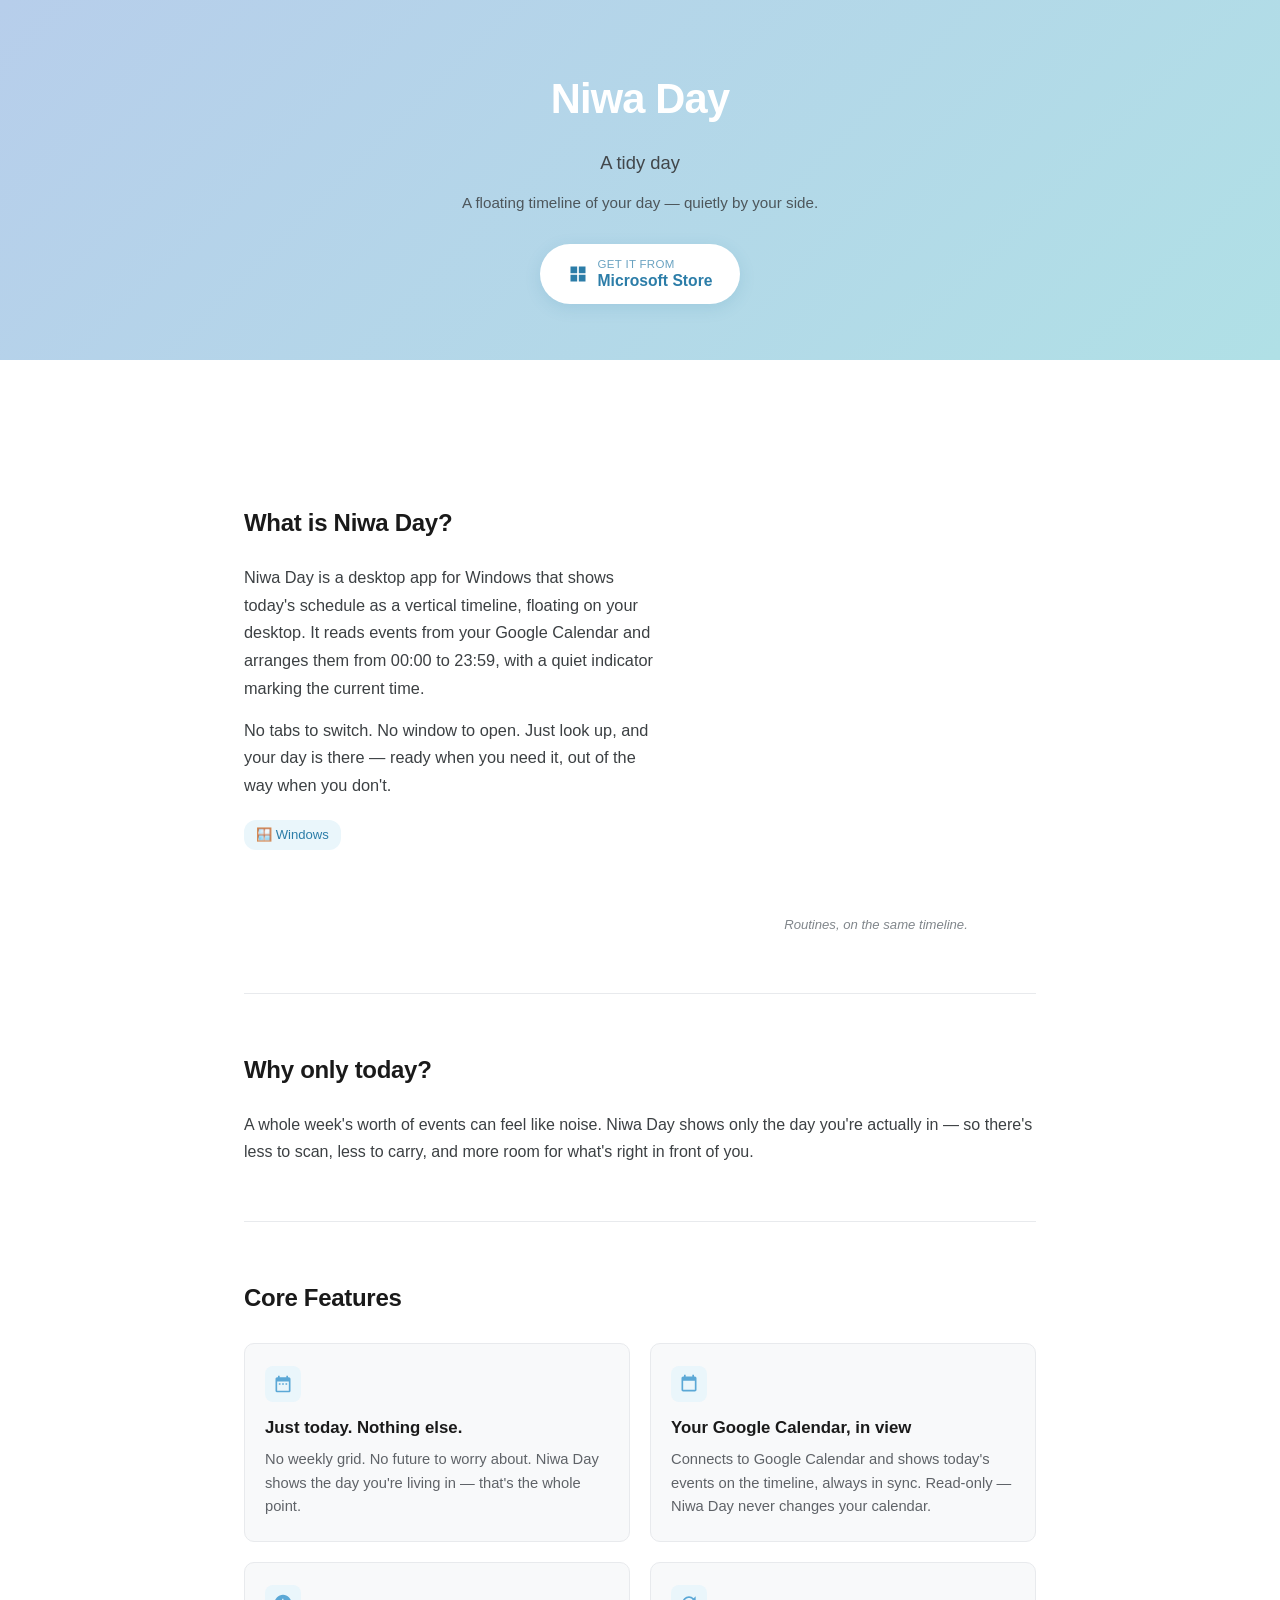
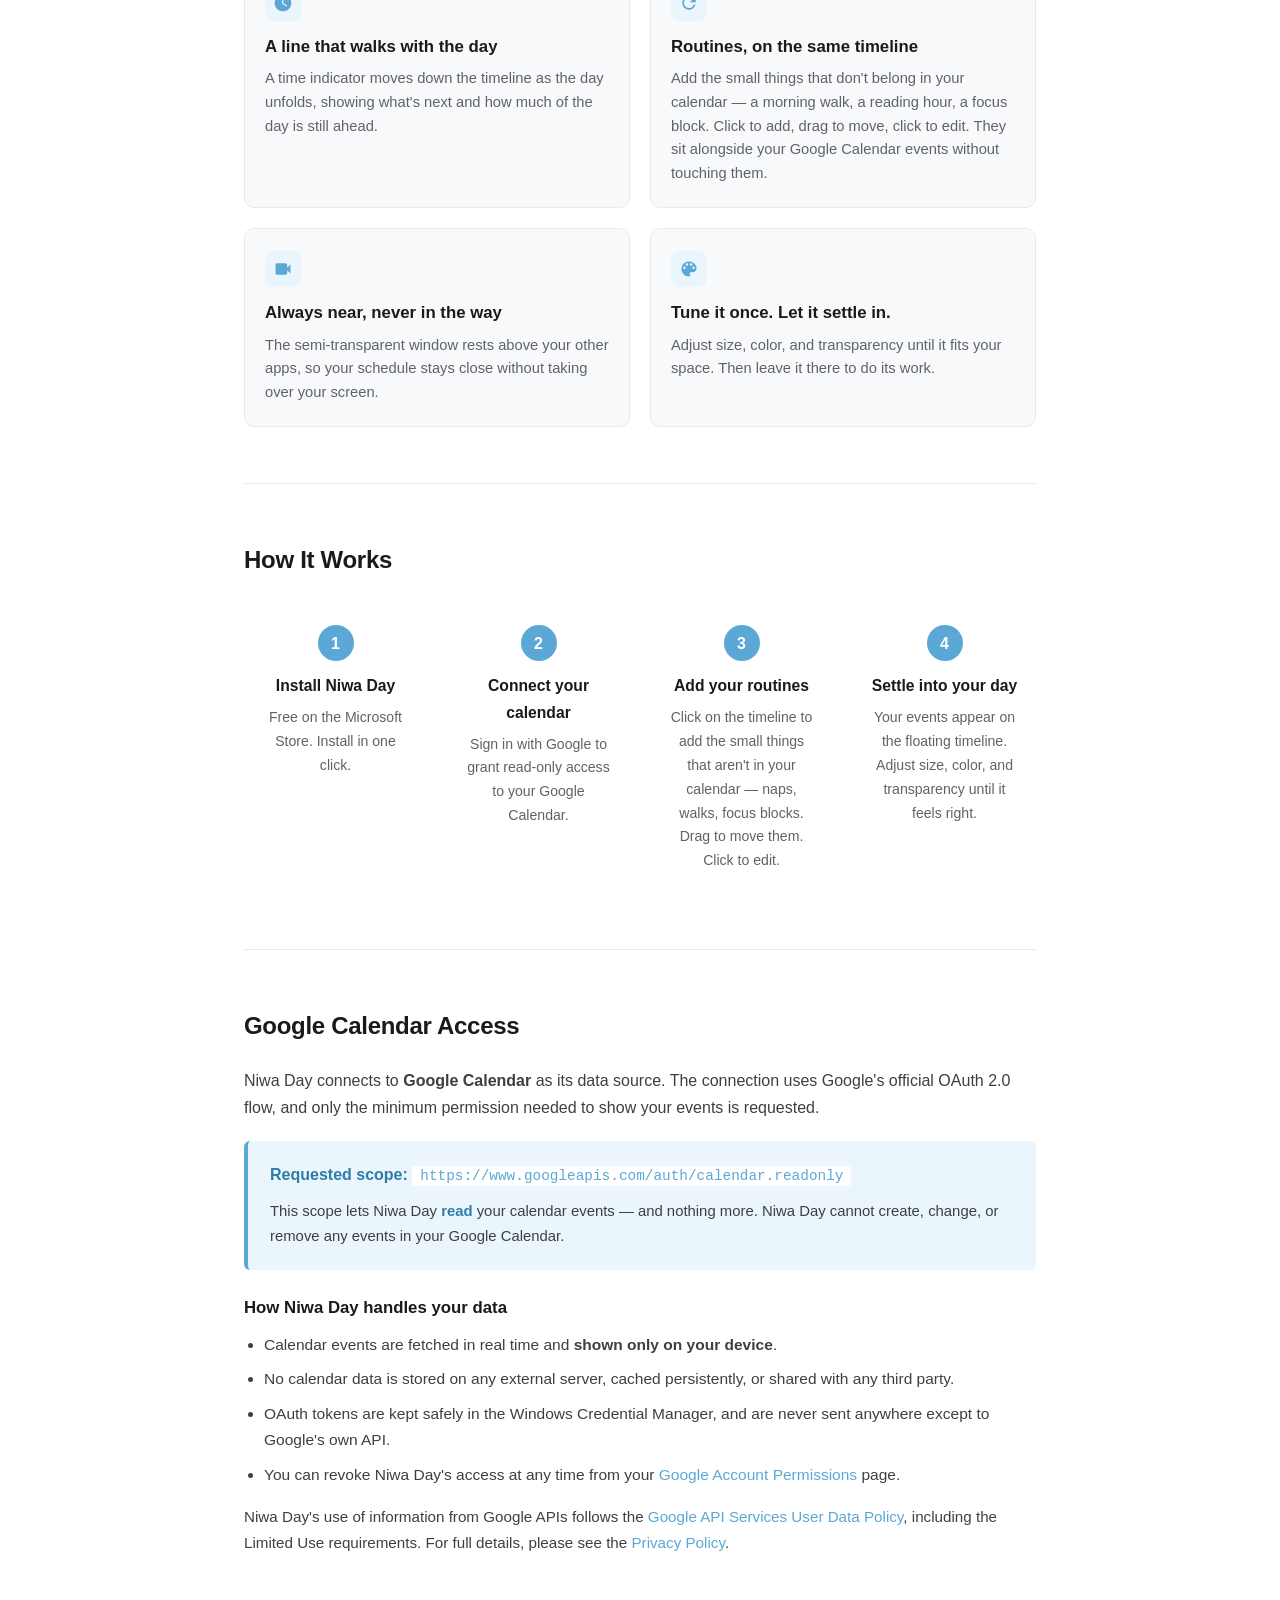
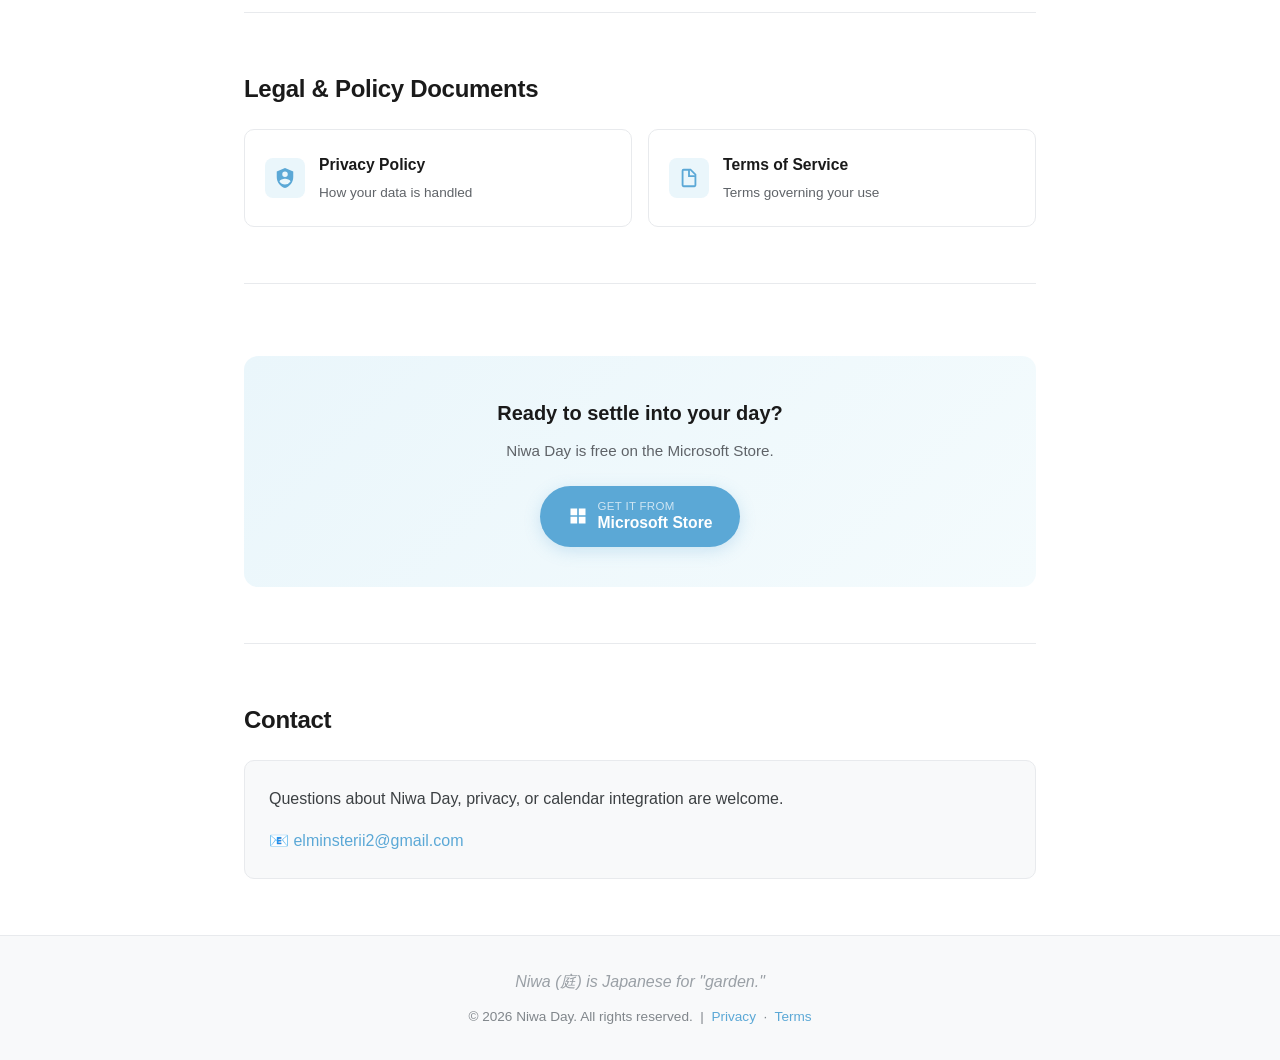
==== commit 8f646b8c: "refine performance by git to mp4." ====
--- a/index.html
+++ b/index.html
@@ -5,6 +5,29 @@
   <meta name="viewport" content="width=device-width, initial-scale=1.0" />
   <title>Niwa Day – A tidy day</title>
   <meta name="description" content="Niwa Day is a Windows desktop app that displays your Google Calendar as a floating timeline — today's schedule, quietly in view." />
+  <link rel="canonical" href="https://niwaday.com/" />
+  <meta name="robots" content="index, follow" />
+  <meta name="theme-color" content="#B7CEEB" />
+
+  <!-- Open Graph -->
+  <meta property="og:type" content="website" />
+  <meta property="og:site_name" content="Niwa Day" />
+  <meta property="og:title" content="Niwa Day – A tidy day" />
+  <meta property="og:description" content="Niwa Day is a Windows desktop app that displays your Google Calendar as a floating timeline — today's schedule, quietly in view." />
+  <meta property="og:url" content="https://niwaday.com/" />
+  <meta property="og:image" content="https://niwaday.com/images/niwaday-timeline.png" />
+  <meta property="og:image:alt" content="Niwa Day floating timeline showing today's schedule" />
+
+  <!-- Twitter -->
+  <meta name="twitter:card" content="summary_large_image" />
+  <meta name="twitter:title" content="Niwa Day – A tidy day" />
+  <meta name="twitter:description" content="A Windows desktop app that displays your Google Calendar as a floating timeline." />
+  <meta name="twitter:image" content="https://niwaday.com/images/niwaday-timeline.png" />
+
+  <!-- Icons / PWA -->
+  <link rel="icon" href="/favicon.svg" type="image/svg+xml" />
+  <link rel="manifest" href="/manifest.json" />
+
   <style>
     * { box-sizing: border-box; margin: 0; padding: 0; }
     body {
@@ -413,7 +436,11 @@
         </div>
       </div>
       <div class="demo-gif">
-        <img src="niwaday_gif.gif" alt="Niwa Day in action — a floating timeline with editable routines on a Windows desktop" />
+        <video autoplay loop muted playsinline width="394" height="488"
+               aria-label="Niwa Day in action — a floating vertical timeline with editable routines on a Windows desktop"
+               style="display:block; width:100%; max-width:320px;">
+          <source src="niwaday_demo.mp4" type="video/mp4" />
+        </video>
         <p class="demo-caption">Routines, on the same timeline.</p>
       </div>
     </div>
@@ -523,10 +550,10 @@
       <li>Calendar events are fetched in real time and <strong>shown only on your device</strong>.</li>
       <li>No calendar data is stored on any external server, cached persistently, or shared with any third party.</li>
       <li>OAuth tokens are kept safely in the Windows Credential Manager, and are never sent anywhere except to Google's own API.</li>
-      <li>You can revoke Niwa Day's access at any time from your <a href="https://myaccount.google.com/permissions" target="_blank">Google Account Permissions</a> page.</li>
+      <li>You can revoke Niwa Day's access at any time from your <a href="https://myaccount.google.com/permissions" target="_blank" rel="noopener noreferrer">Google Account Permissions</a> page.</li>
     </ul>
 
-    <p style="margin-top:16px; font-size:0.95rem;">Niwa Day's use of information from Google APIs follows the <a href="https://developers.google.com/terms/api-services-user-data-policy" target="_blank" style="color:#5BA8D6; text-decoration:none;">Google API Services User Data Policy</a>, including the Limited Use requirements. For full details, please see the <a href="privacy-policy.html" style="color:#5BA8D6; text-decoration:none;">Privacy Policy</a>.</p>
+    <p style="margin-top:16px; font-size:0.95rem;">Niwa Day's use of information from Google APIs follows the <a href="https://developers.google.com/terms/api-services-user-data-policy" target="_blank" rel="noopener noreferrer" style="color:#5BA8D6; text-decoration:none;">Google API Services User Data Policy</a>, including the Limited Use requirements. For full details, please see the <a href="privacy-policy.html" style="color:#5BA8D6; text-decoration:none;">Privacy Policy</a>.</p>
   </section>
 
   <!-- Legal -->
@@ -588,5 +615,20 @@
   <a href="terms-of-service.html">Terms</a>
 </footer>
 
+
+<script type="application/ld+json">
+{
+  "@context": "https://schema.org",
+  "@type": "SoftwareApplication",
+  "name": "Niwa Day",
+  "applicationCategory": "BusinessApplication",
+  "operatingSystem": "Windows",
+  "url": "https://niwaday.com/",
+  "image": "https://niwaday.com/images/niwaday-timeline.png",
+  "description": "Niwa Day is a Windows desktop app that displays your Google Calendar as a floating timeline — today's schedule, quietly in view.",
+  "offers": { "@type": "Offer", "price": "0", "priceCurrency": "USD" },
+  "author": { "@type": "Person", "name": "Jimmy Chen" }
+}
+</script>
 </body>
 </html>
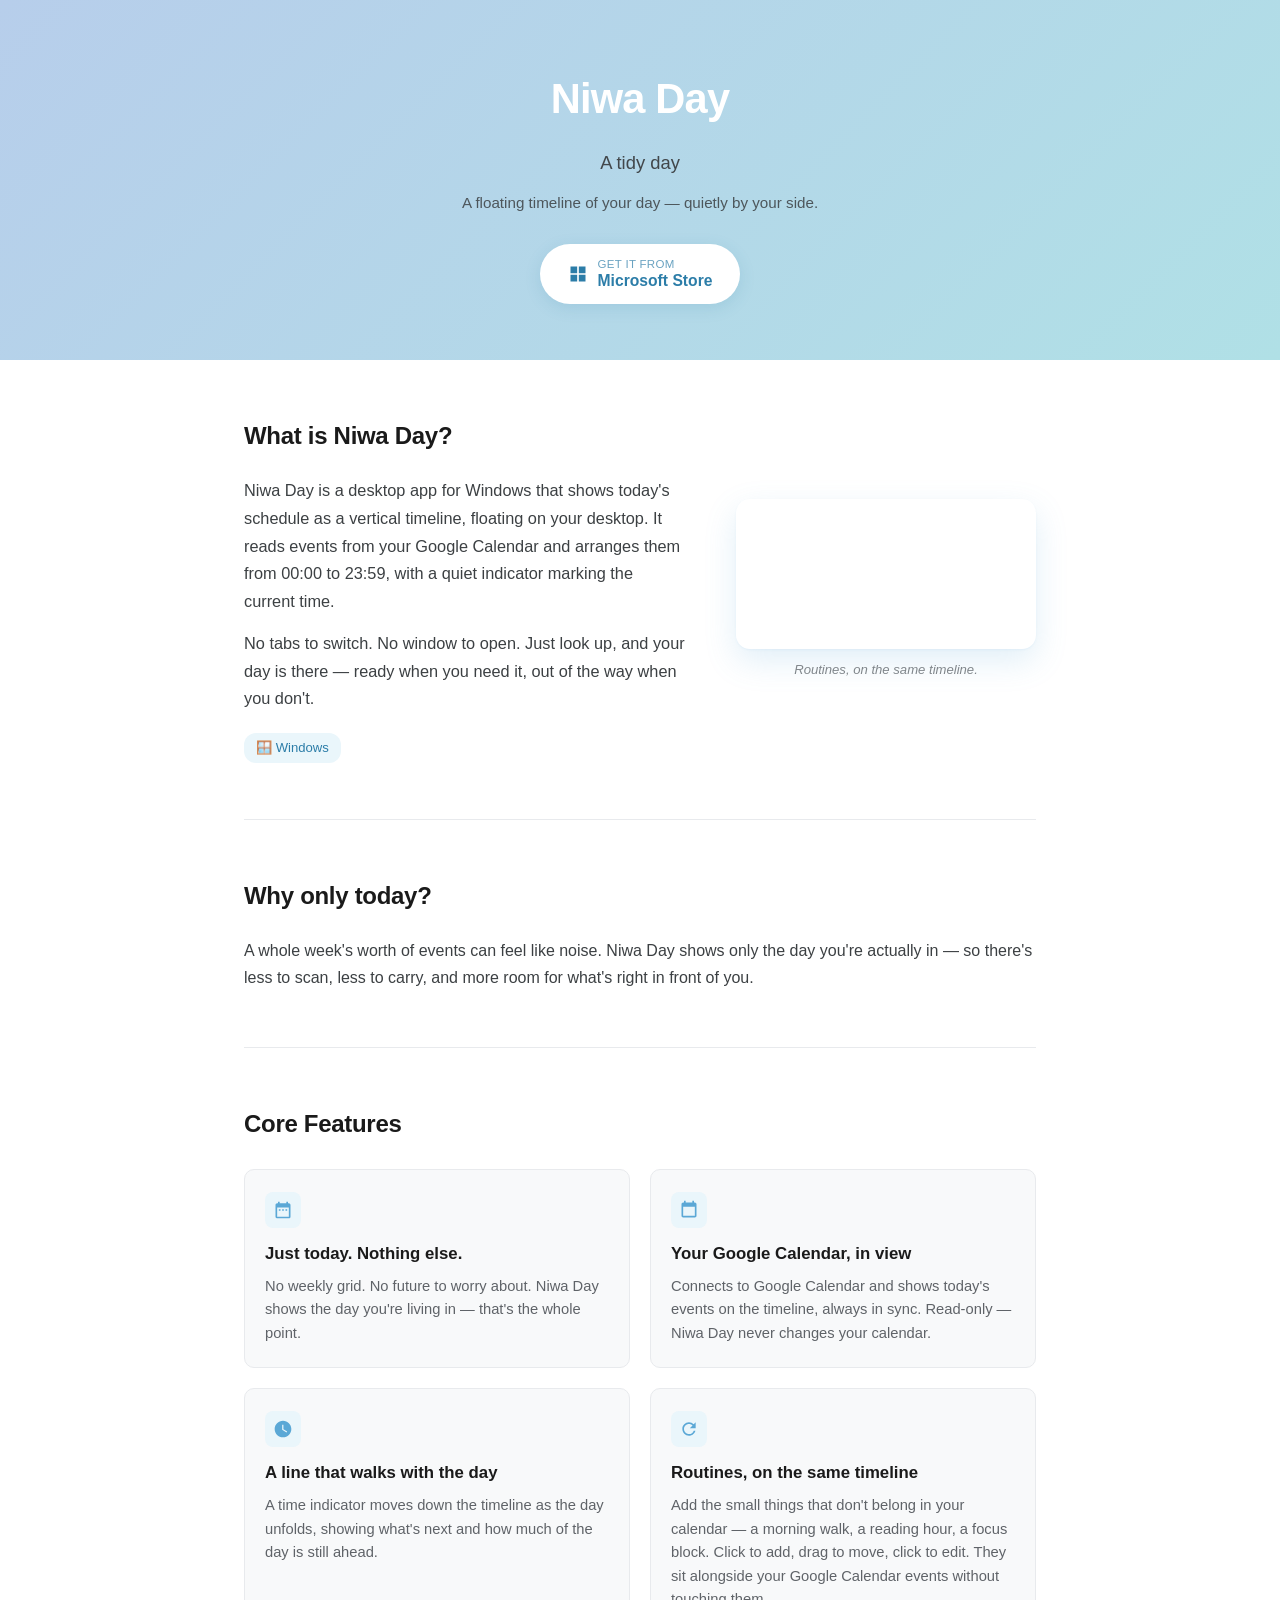
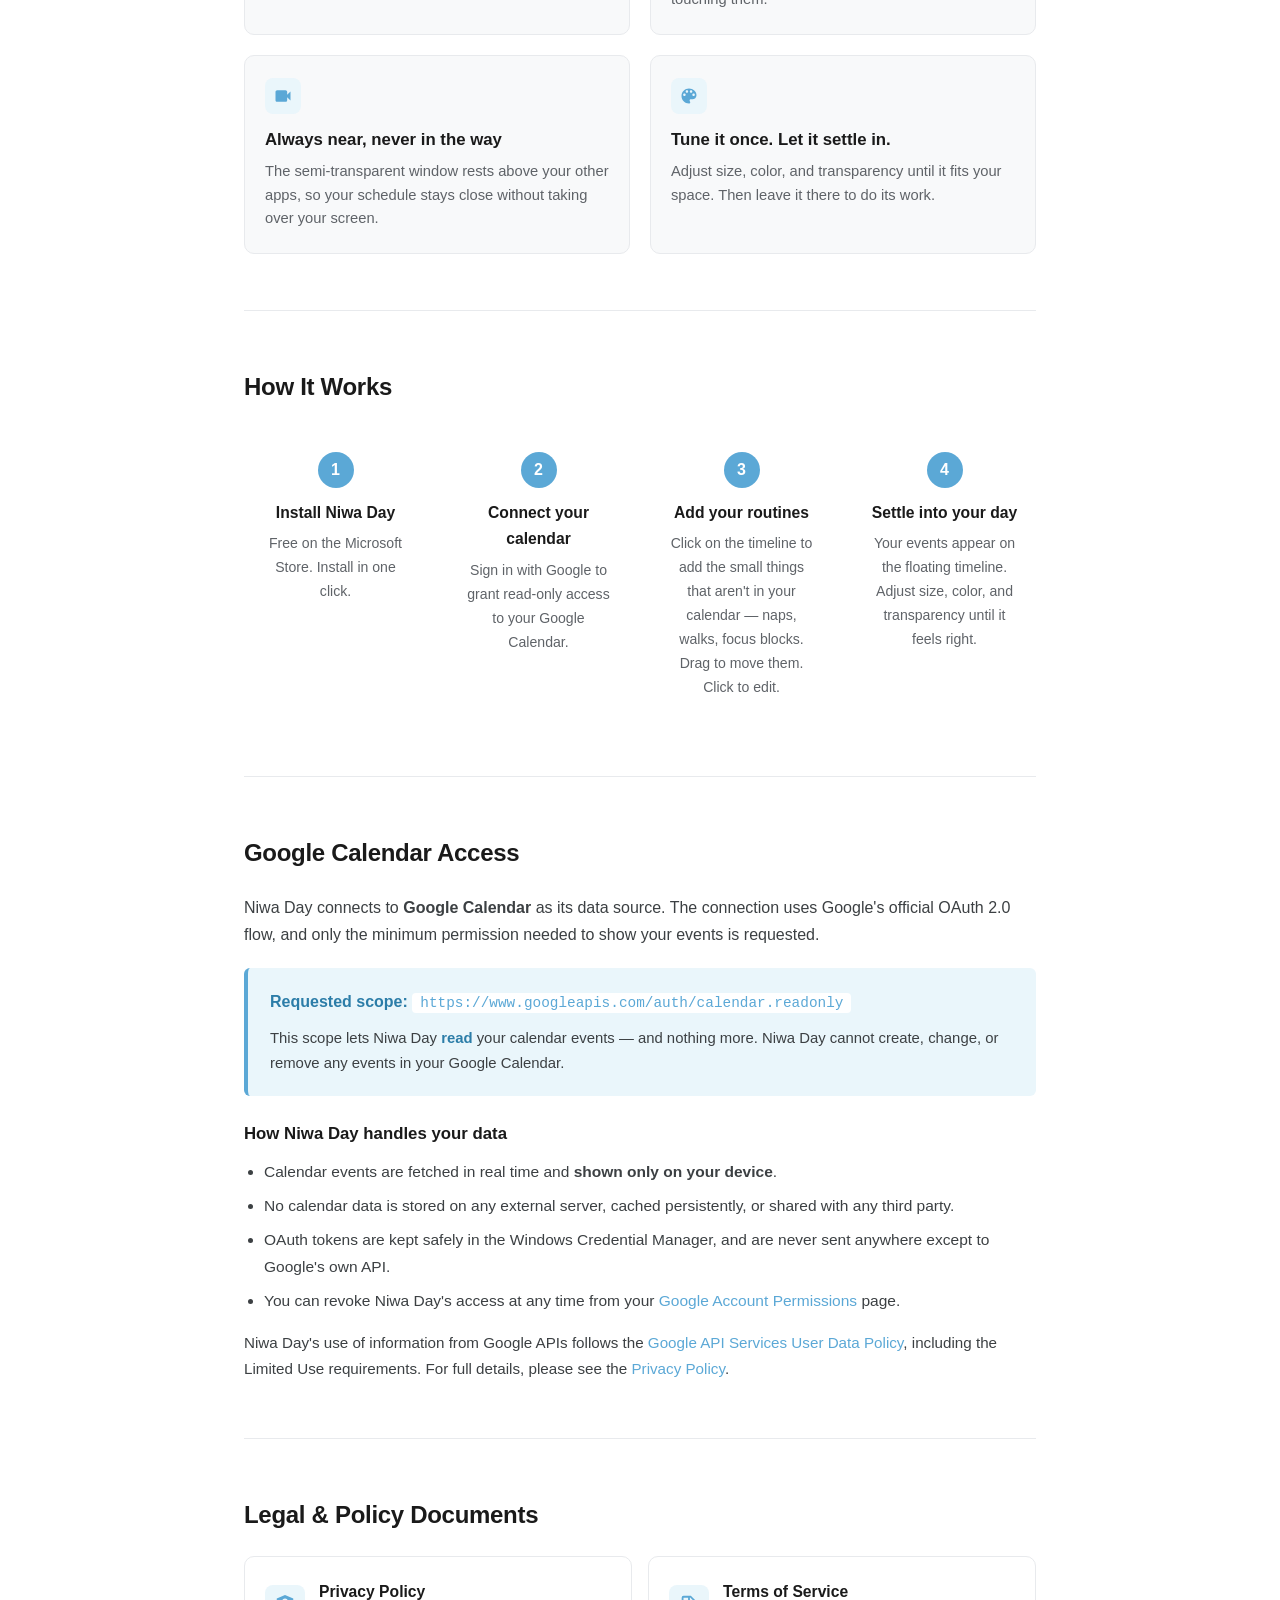
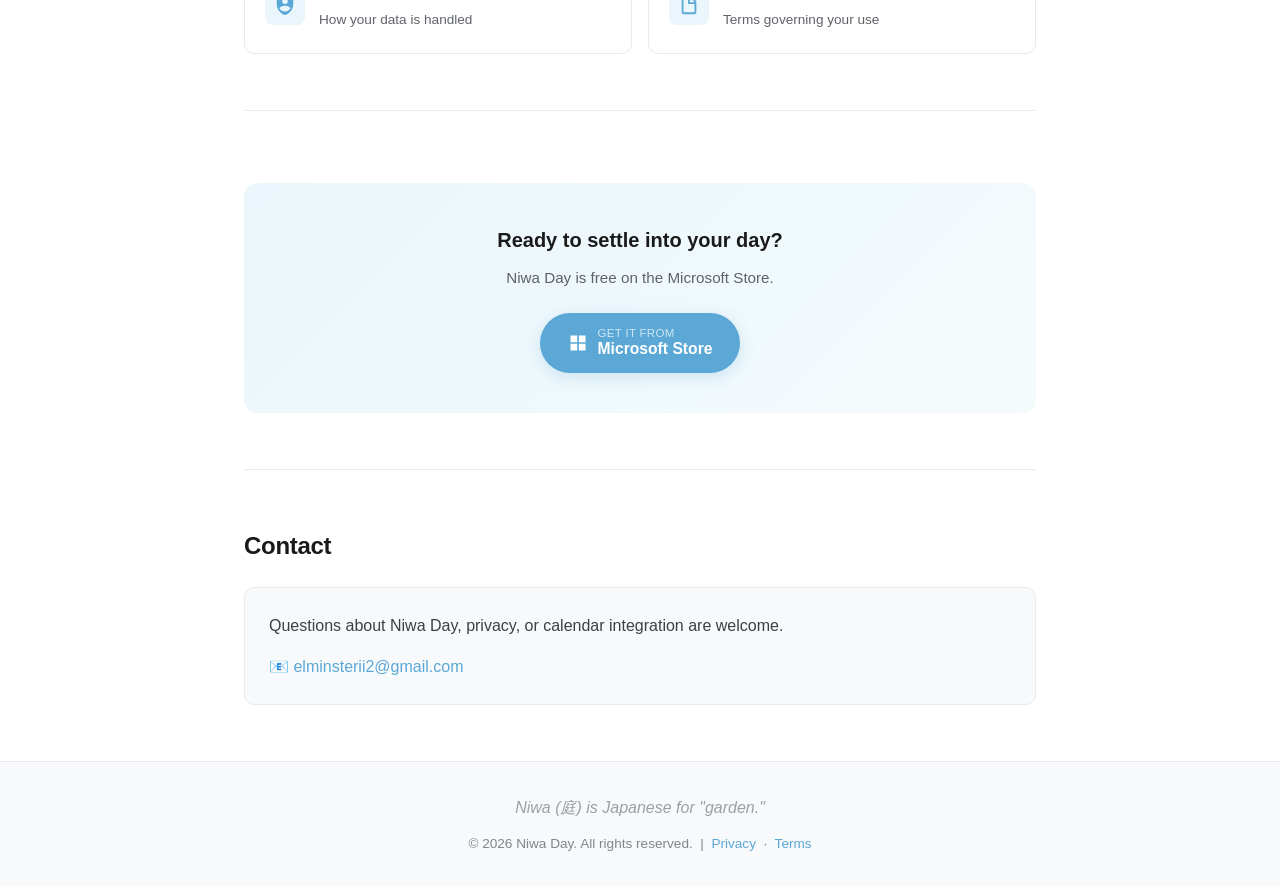
==== commit f360d1f9: "fix rounded corners on demo video by extending CSS selector to video .demo-gif img rule did not appl" ====
--- a/index.html
+++ b/index.html
@@ -183,7 +183,8 @@
     .demo-gif {
       flex-shrink: 0;
     }
-    .demo-gif img {
+    .demo-gif img,
+    .demo-gif video {
       display: block;
       width: 100%;
       max-width: 320px;
@@ -210,7 +211,8 @@
         display: flex;
         justify-content: center;
       }
-      .demo-gif img {
+      .demo-gif img,
+      .demo-gif video {
         max-width: 280px;
       }
     }
@@ -437,8 +439,7 @@
       </div>
       <div class="demo-gif">
         <video autoplay loop muted playsinline width="394" height="488"
-               aria-label="Niwa Day in action — a floating vertical timeline with editable routines on a Windows desktop"
-               style="display:block; width:100%; max-width:320px;">
+               aria-label="Niwa Day in action — a floating vertical timeline with editable routines on a Windows desktop">
           <source src="niwaday_demo.mp4" type="video/mp4" />
         </video>
         <p class="demo-caption">Routines, on the same timeline.</p>
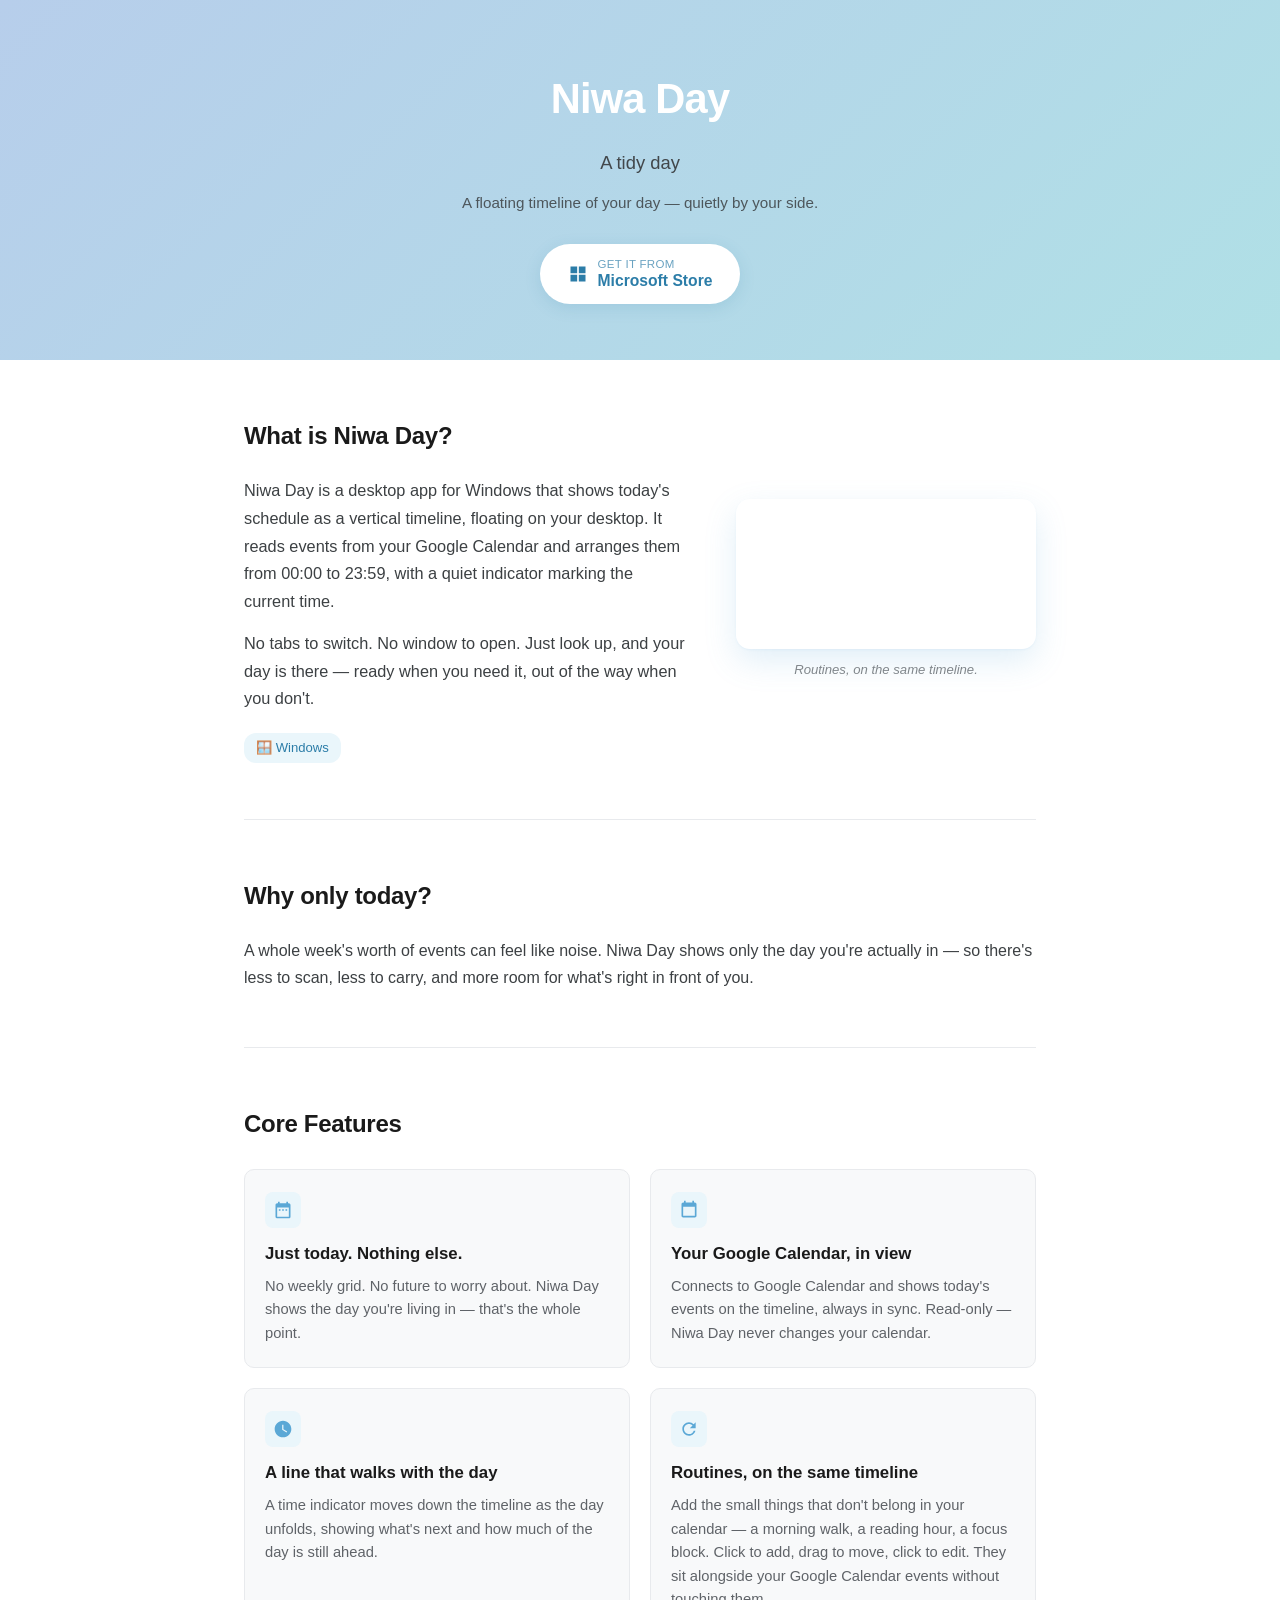
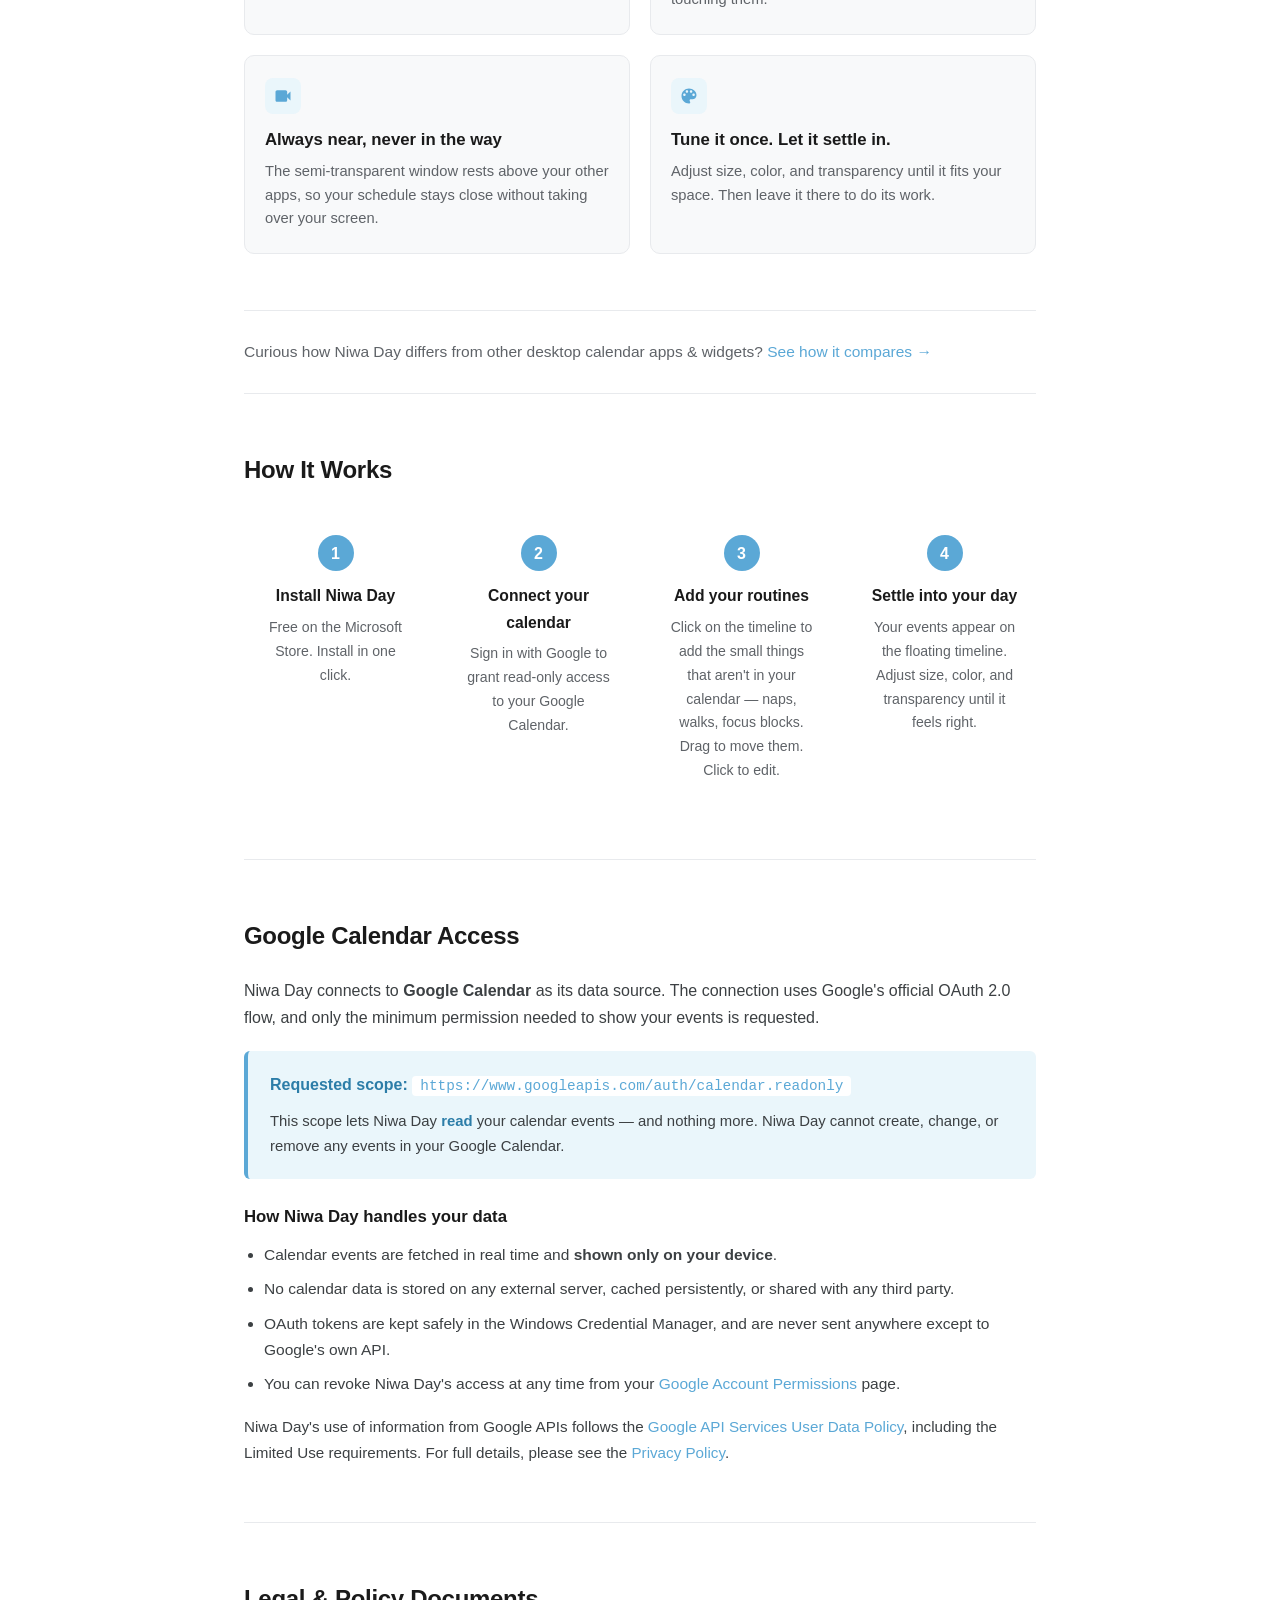
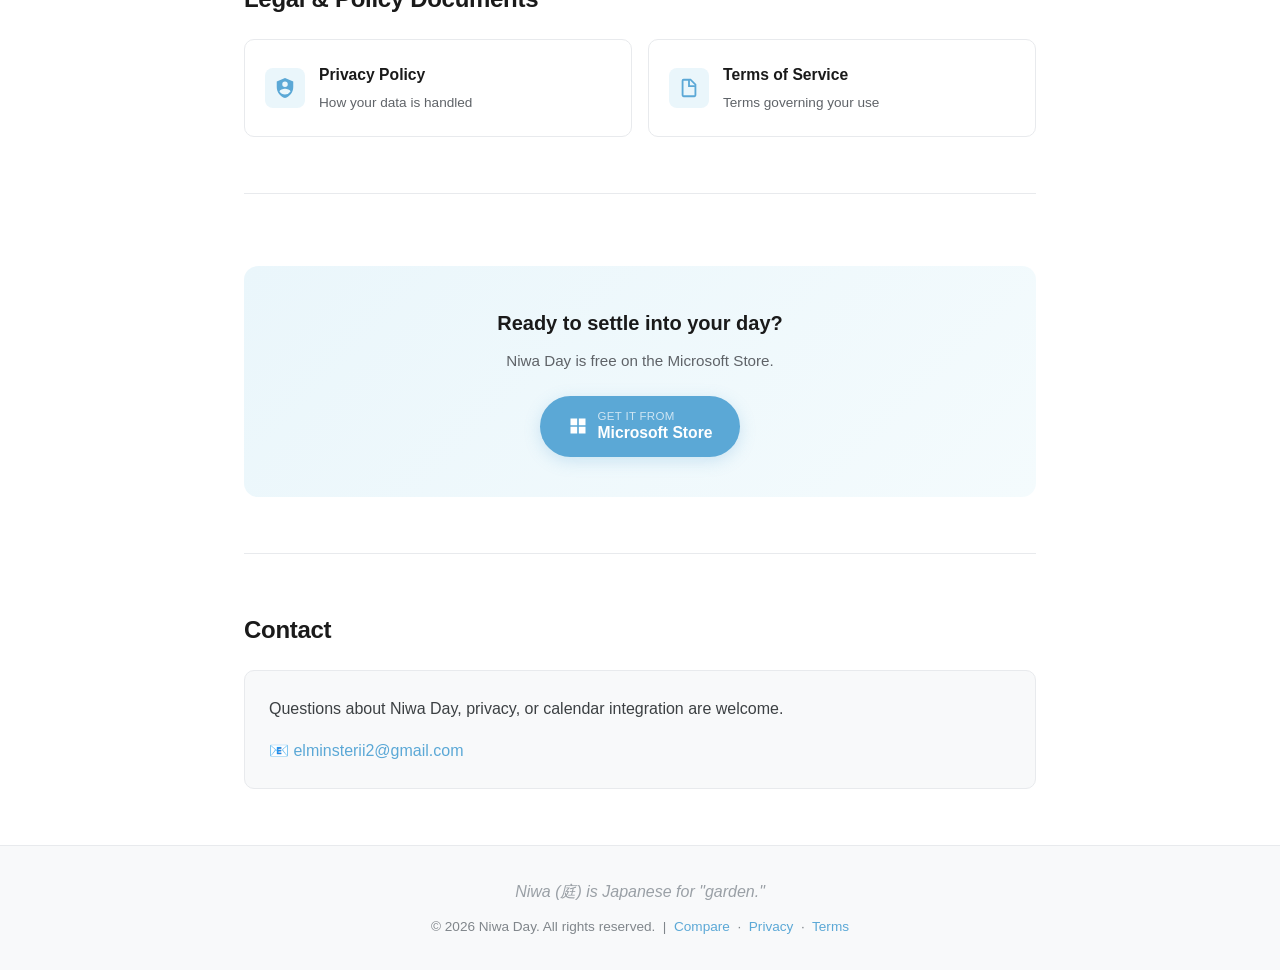
==== commit f5692a25: "add comparison page and wire it into site - comparison.html: new page comparing Niwa Day vs other de" ====
--- a/index.html
+++ b/index.html
@@ -509,6 +509,11 @@
     </div>
   </section>
 
+  <!-- Compare -->
+  <section style="padding: 28px 0;">
+    <p style="font-size:0.97rem; color:#5f6368;">Curious how Niwa Day differs from other desktop calendar apps &amp; widgets? <a href="comparison.html" style="color:#5BA8D6; text-decoration:none; font-weight:500;">See how it compares →</a></p>
+  </section>
+
   <!-- How it works -->
   <section>
     <h2>How It Works</h2>
@@ -612,6 +617,7 @@
 <footer>
   <p style="margin-bottom:10px; font-style:italic; color:#9aa0a6;">Niwa (庭) is Japanese for "garden."</p>
   &copy; 2026 Niwa Day. All rights reserved. &nbsp;|&nbsp;
+  <a href="comparison.html">Compare</a> &nbsp;·&nbsp;
   <a href="privacy-policy.html">Privacy</a> &nbsp;·&nbsp;
   <a href="terms-of-service.html">Terms</a>
 </footer>
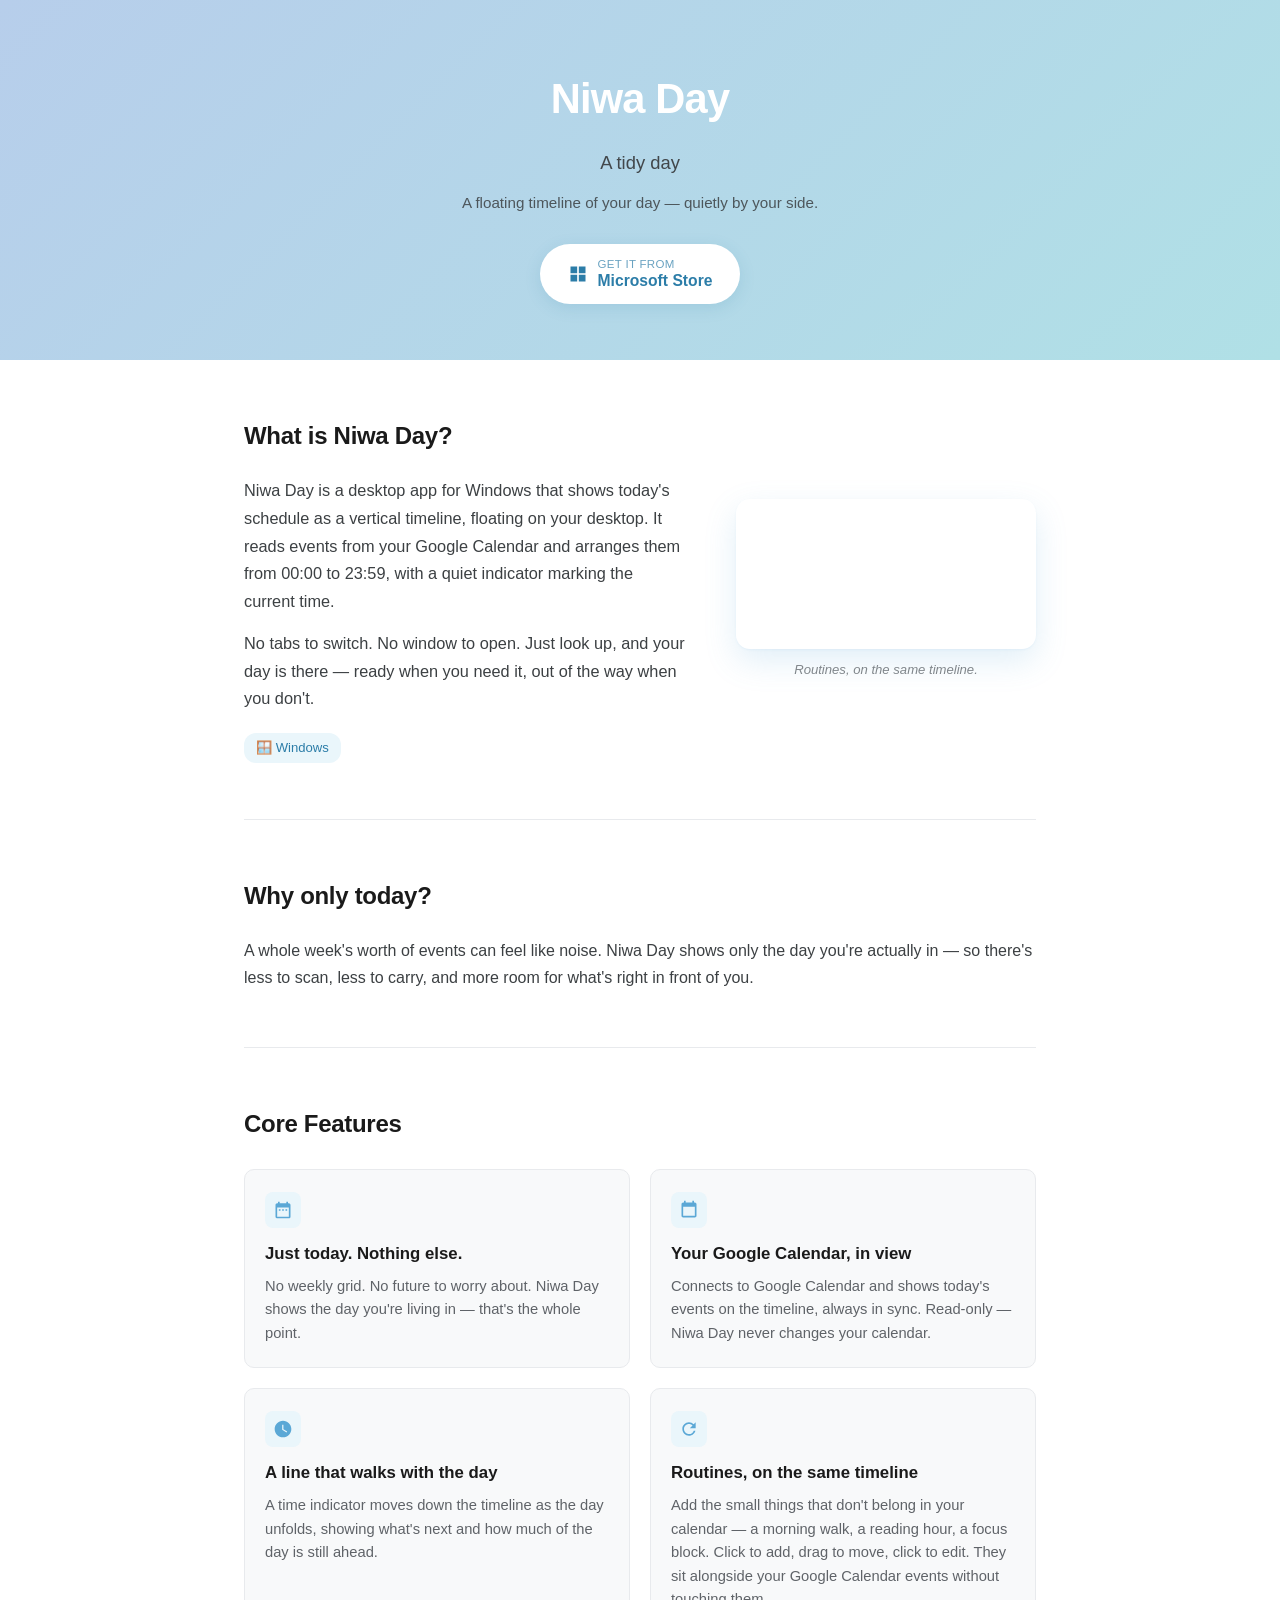
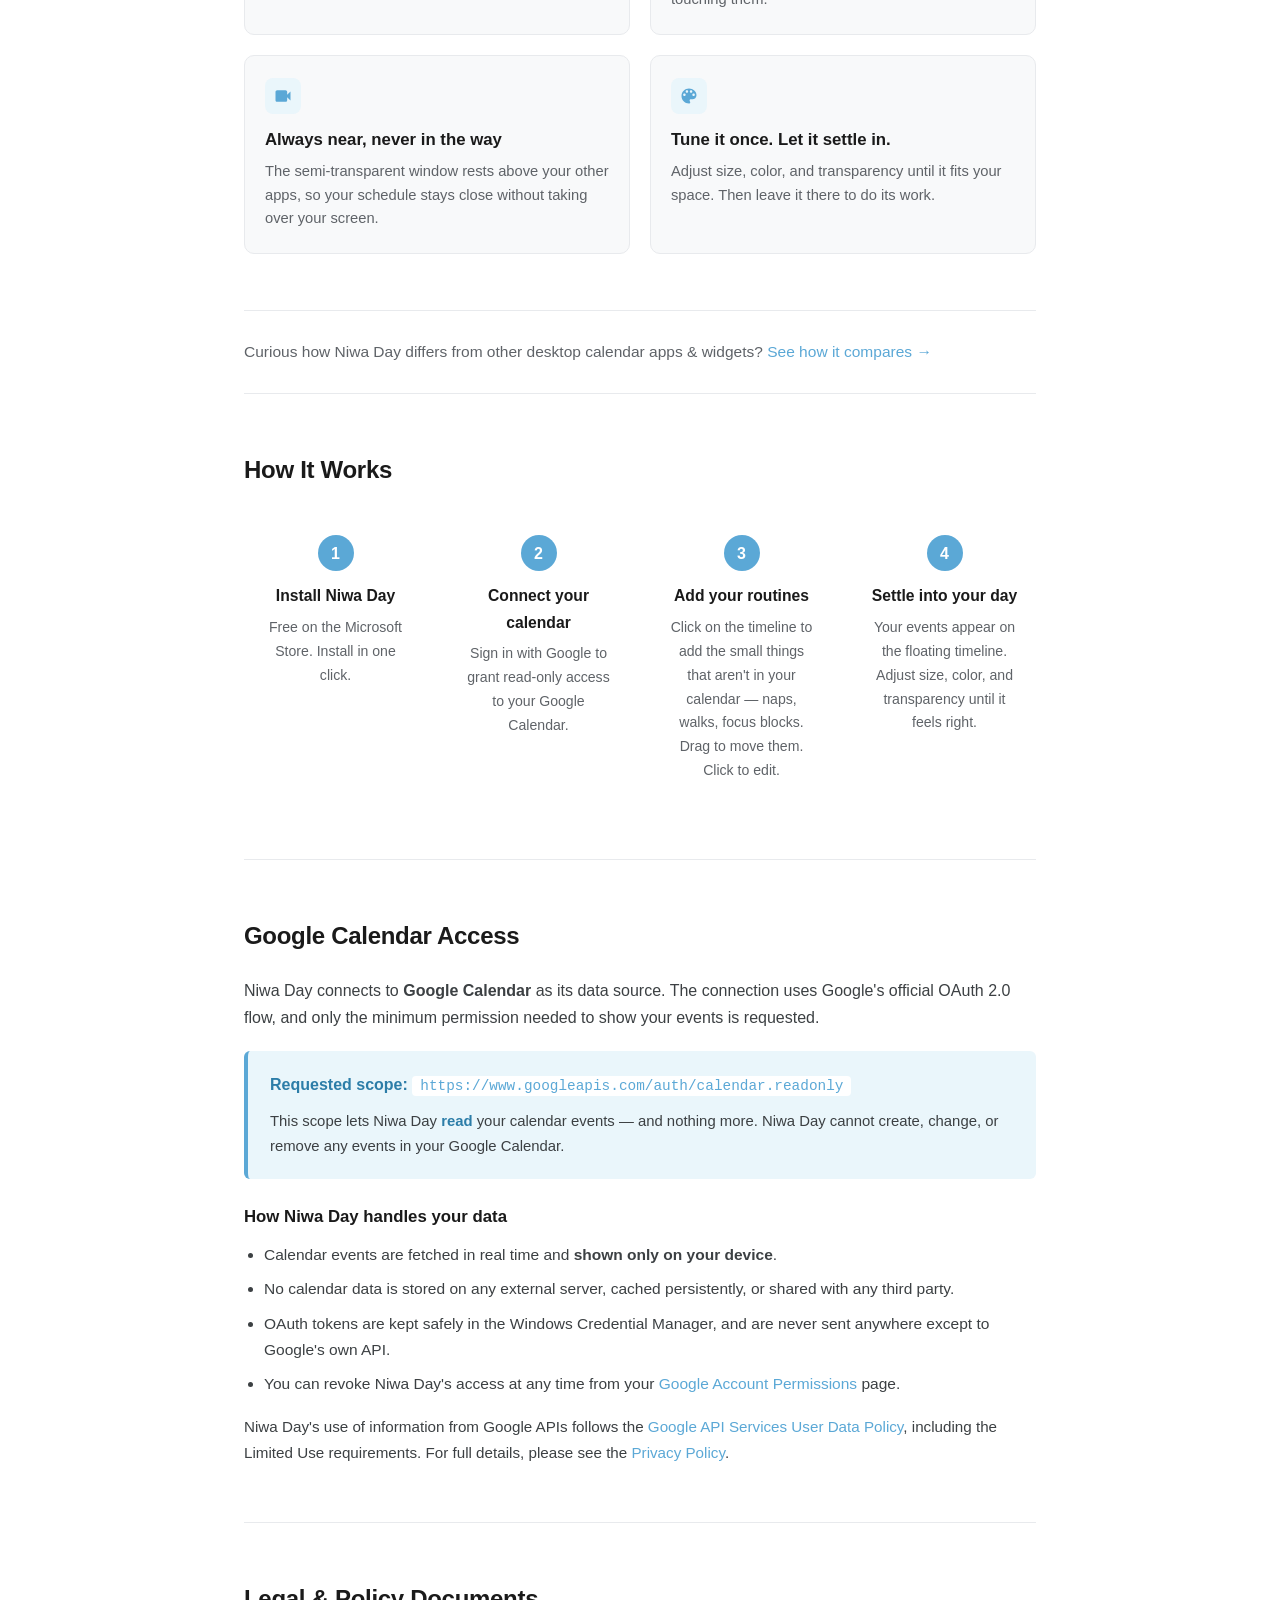
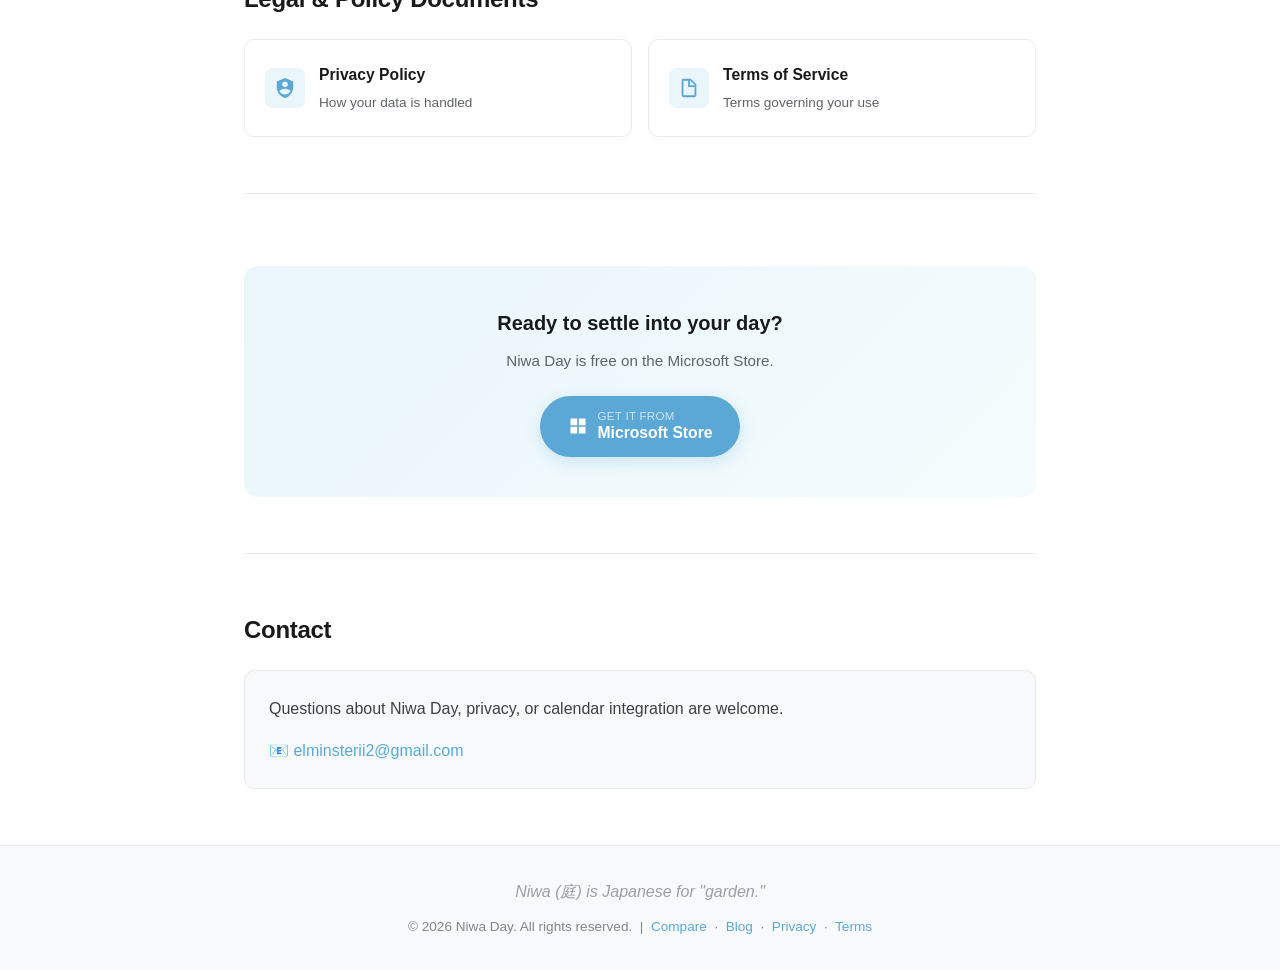
==== commit a08ed49f: "add blog link to footer on index and comparison pages Co-Authored-By: Claude Opus 4.8 <noreply@anthr" ====
--- a/index.html
+++ b/index.html
@@ -618,6 +618,7 @@
   <p style="margin-bottom:10px; font-style:italic; color:#9aa0a6;">Niwa (庭) is Japanese for "garden."</p>
   &copy; 2026 Niwa Day. All rights reserved. &nbsp;|&nbsp;
   <a href="comparison.html">Compare</a> &nbsp;·&nbsp;
+  <a href="blog/">Blog</a> &nbsp;·&nbsp;
   <a href="privacy-policy.html">Privacy</a> &nbsp;·&nbsp;
   <a href="terms-of-service.html">Terms</a>
 </footer>
